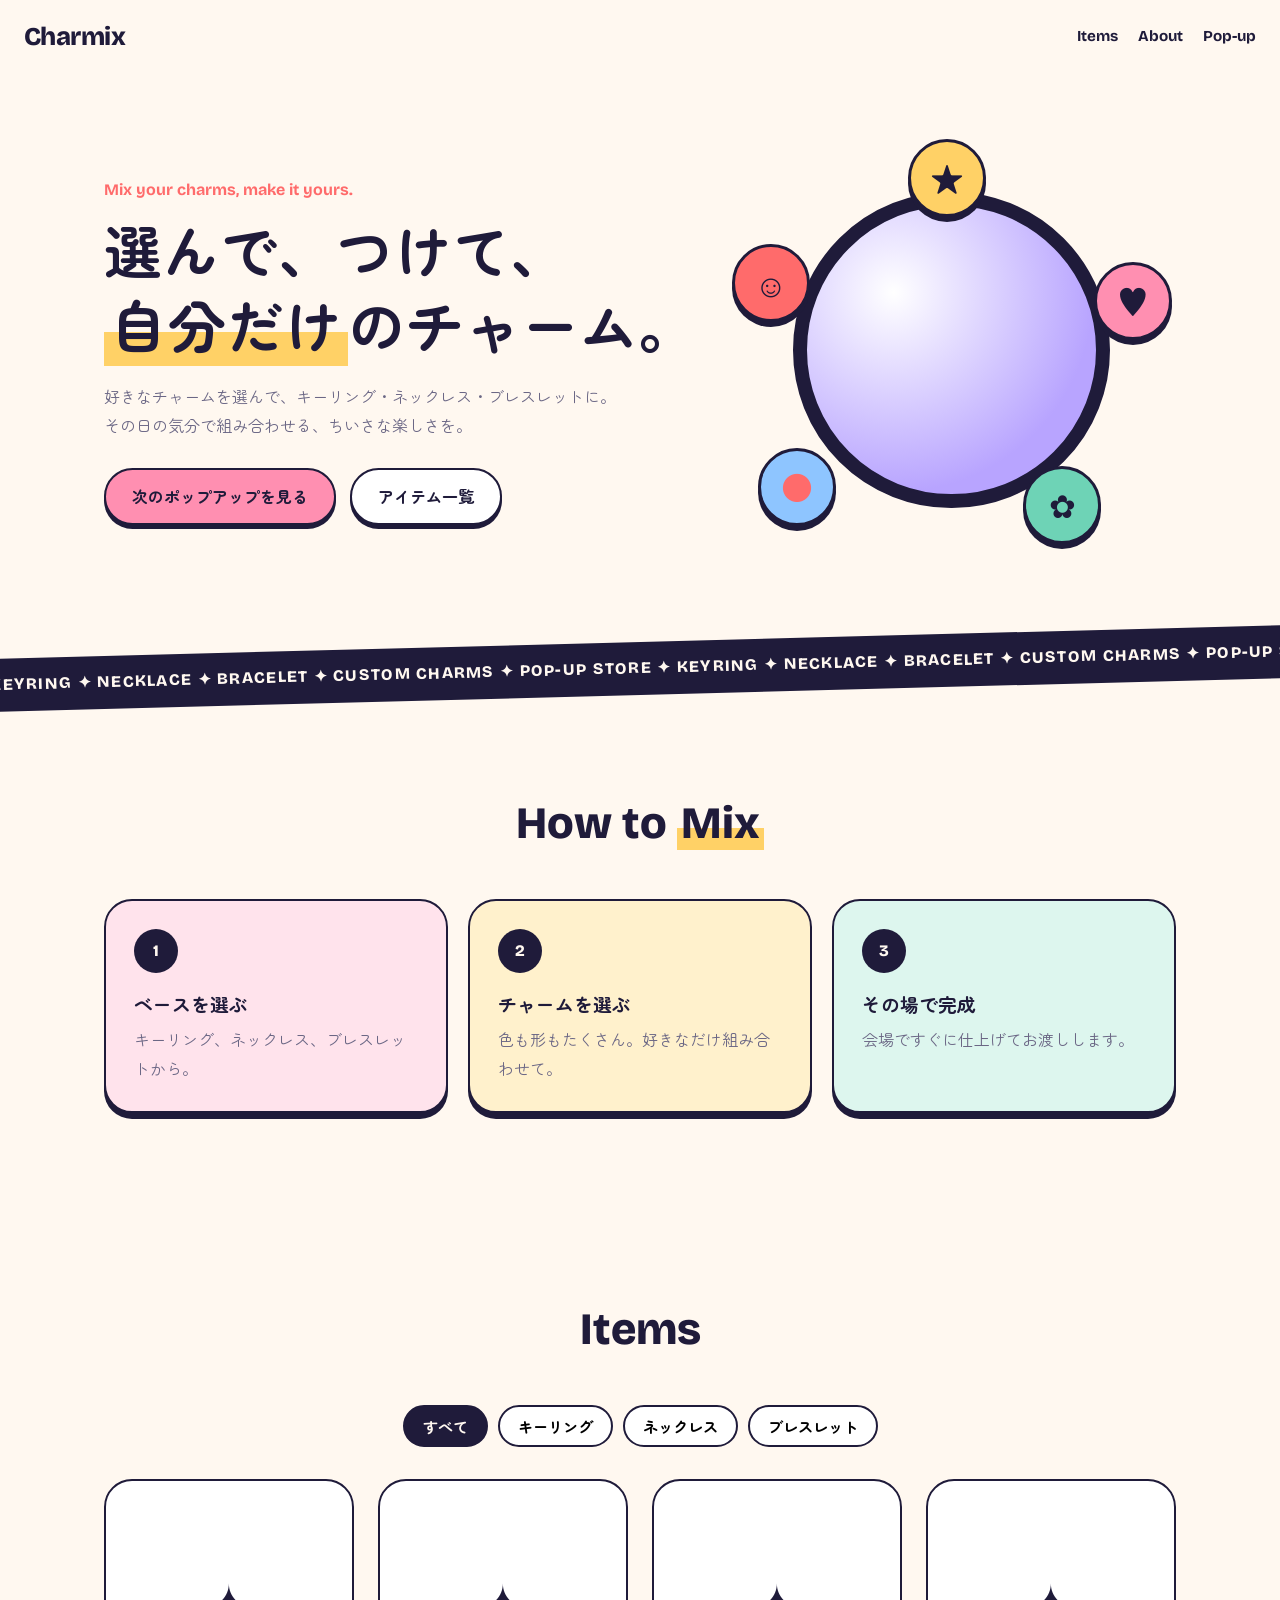
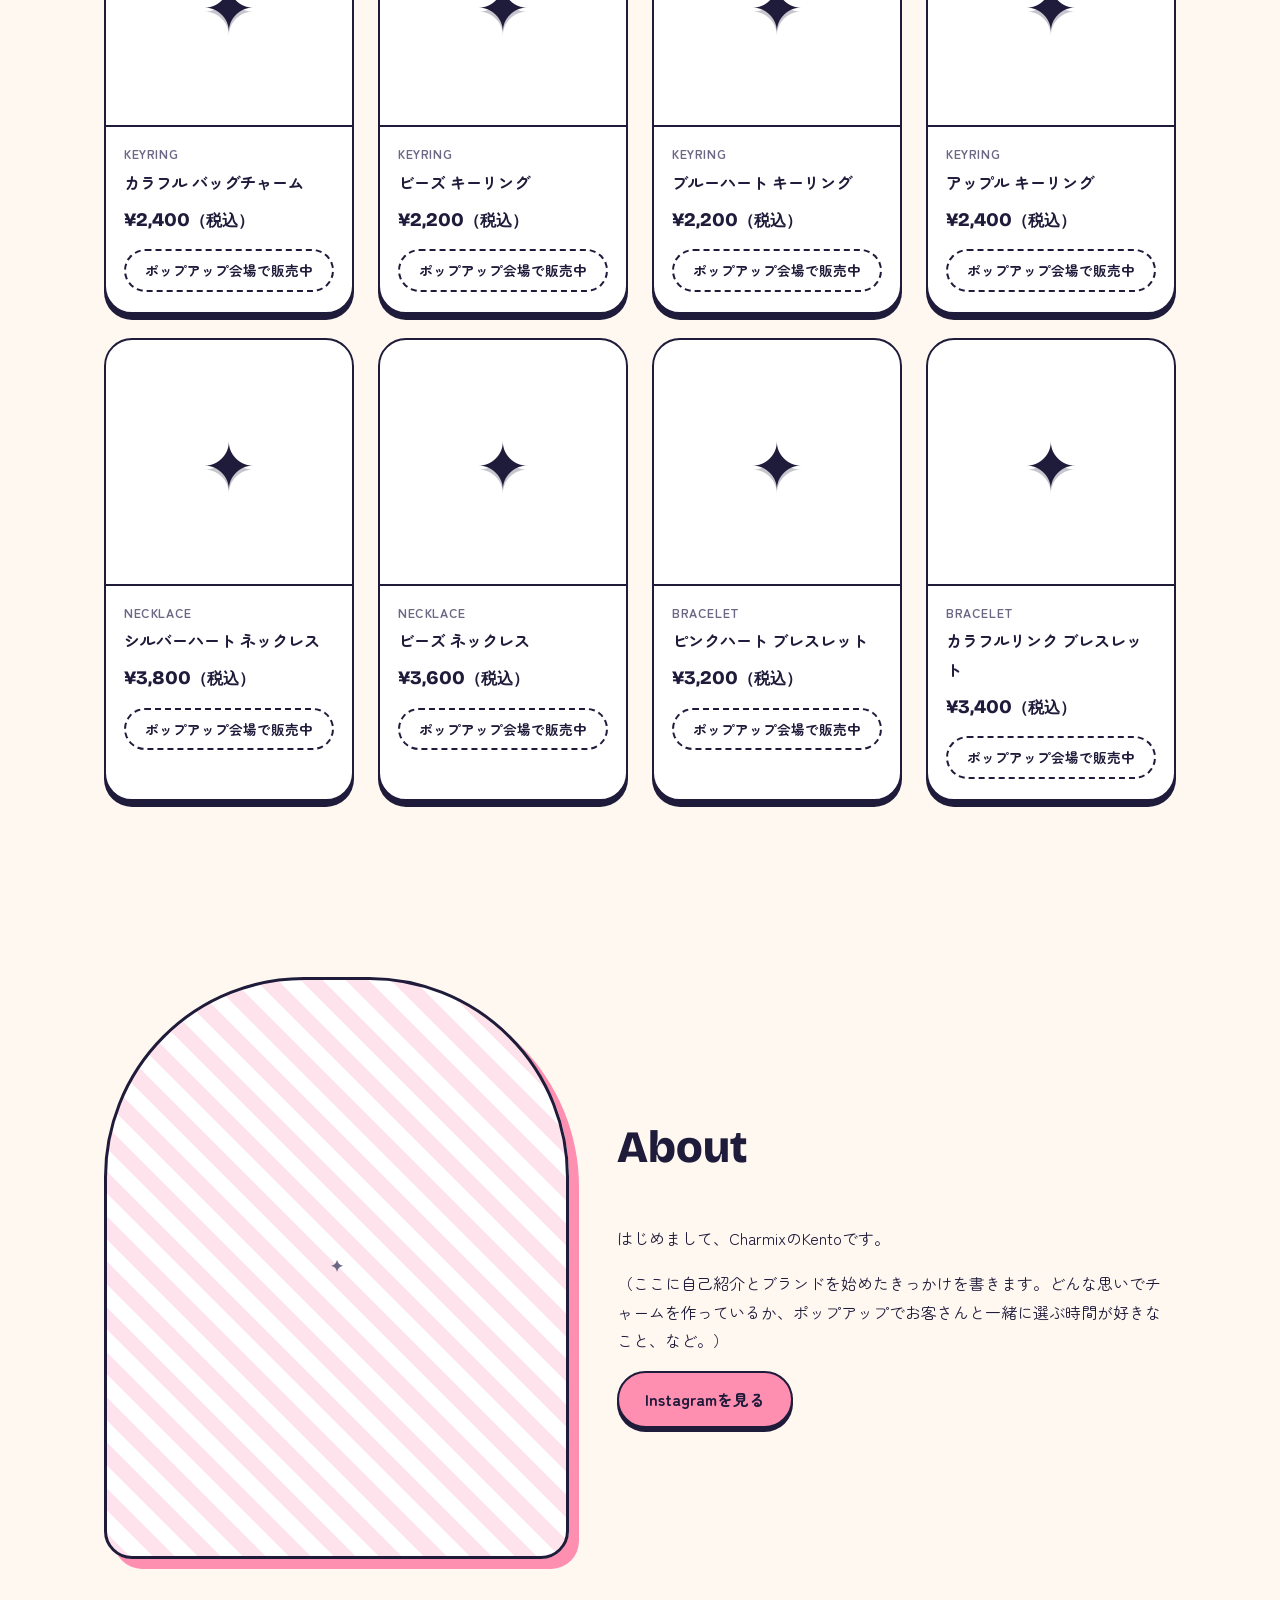
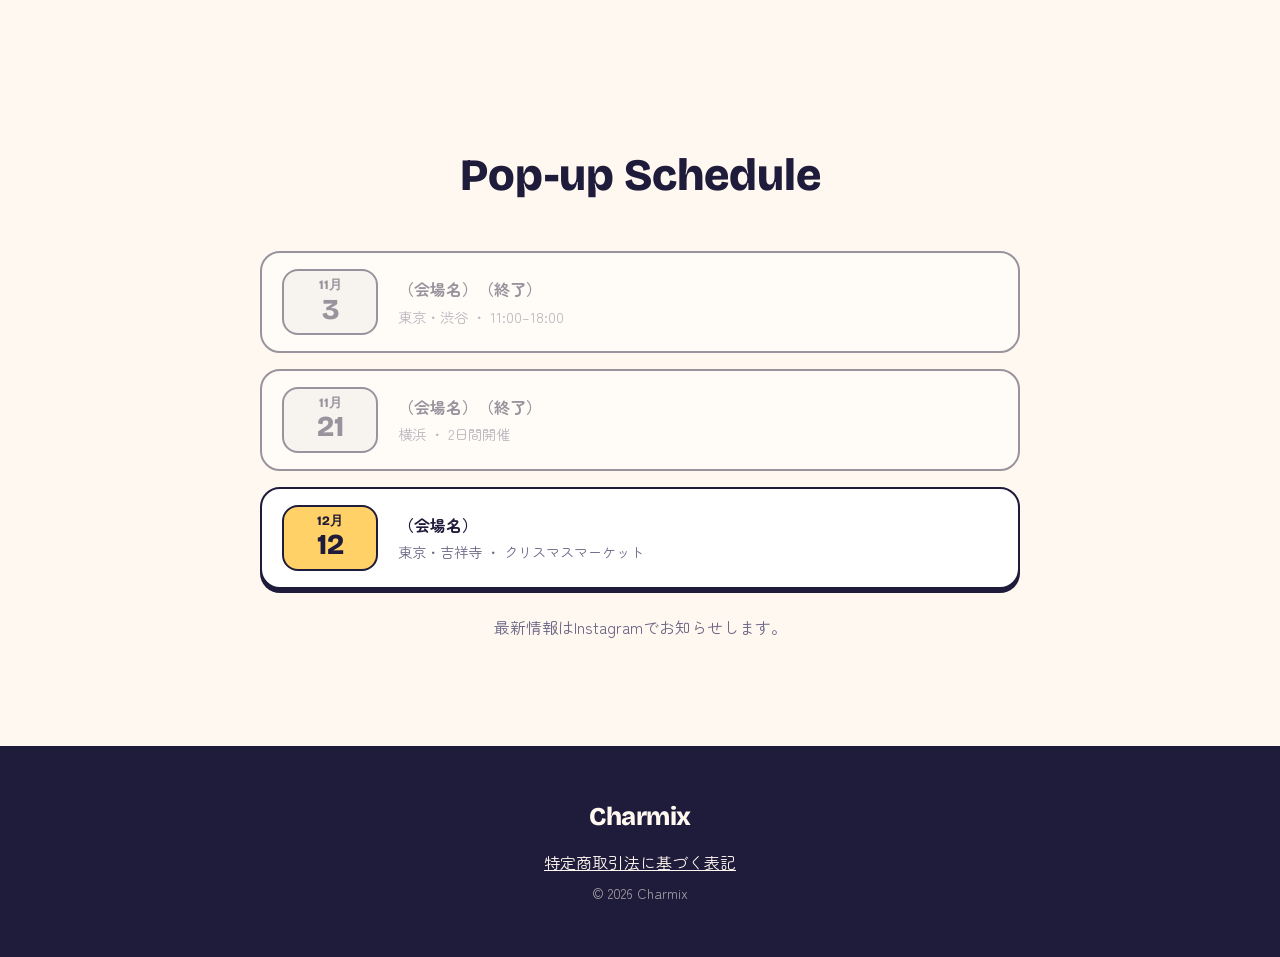
==== index.html @ f1460f89 "Add Charmix site with five design candidates Static site (no build step) for the Charmix brand: top " ====
<!doctype html>
<html lang="ja">
<head>
  <meta charset="utf-8">
  <meta name="viewport" content="width=device-width, initial-scale=1">
  <title>Charmix | 選んで、つけて、自分だけのチャーム</title>
  <meta name="description" content="Charmixは、好きなチャームを選んで自由にカスタマイズできるキーリング・ネックレス・ブレスレットのブランドです。全国のイベントでポップアップ出店中。">
  <meta property="og:title" content="Charmix">
  <meta property="og:description" content="選んで、つけて、自分だけのチャーム。">
  <link rel="icon" href="favicon.svg" type="image/svg+xml">
  <link rel="preconnect" href="https://fonts.googleapis.com">
  <link rel="preconnect" href="https://fonts.gstatic.com" crossorigin>
  <link href="https://fonts.googleapis.com/css2?family=Bricolage+Grotesque:wght@500;700;800&family=Zen+Maru+Gothic:wght@500;700&display=swap" rel="stylesheet">
  <link rel="stylesheet" href="styles.css">
</head>
<body>
  <header class="nav">
    <a href="#" class="logo">Charmix</a>
    <nav>
      <a href="#products">Items</a>
      <a href="#about">About</a>
      <a href="#events">Pop-up</a>
    </nav>
  </header>

  <section class="hero">
    <div class="hero-text">
      <p class="eyebrow">Mix your charms, make it yours.</p>
      <h1>選んで、つけて、<br><span class="nw"><span class="hl">自分だけ</span>のチャーム。</span></h1>
      <p class="lead">好きなチャームを選んで、キーリング・ネックレス・ブレスレットに。<br>その日の気分で組み合わせる、ちいさな楽しさを。</p>
      <div class="hero-cta">
        <a href="#events" class="btn btn-primary">次のポップアップを見る</a>
        <a href="#products" class="btn btn-ghost">アイテム一覧</a>
      </div>
    </div>
    <div class="hero-art" aria-hidden="true">
      <div class="ring"></div>
      <span class="charm c1">★</span>
      <span class="charm c2">♥</span>
      <span class="charm c3">✿</span>
      <span class="charm c4">●</span>
      <span class="charm c5">☺</span>
    </div>
  </section>

  <div class="marquee" aria-hidden="true">
    <div class="marquee-track">
      <span>KEYRING ✦ NECKLACE ✦ BRACELET ✦ CUSTOM CHARMS ✦ POP-UP STORE ✦ </span>
      <span>KEYRING ✦ NECKLACE ✦ BRACELET ✦ CUSTOM CHARMS ✦ POP-UP STORE ✦ </span>
    </div>
  </div>

  <section id="how" class="section how">
    <h2 class="section-title">How to <span class="hl">Mix</span></h2>
    <ol class="steps">
      <li><span class="step-no">1</span><h3>ベースを選ぶ</h3><p>キーリング、ネックレス、ブレスレットから。</p></li>
      <li><span class="step-no">2</span><h3>チャームを選ぶ</h3><p>色も形もたくさん。好きなだけ組み合わせて。</p></li>
      <li><span class="step-no">3</span><h3>その場で完成</h3><p>会場ですぐに仕上げてお渡しします。</p></li>
    </ol>
  </section>

  <section id="products" class="section">
    <h2 class="section-title">Items</h2>
    <div class="filters" role="tablist">
      <button class="chip active" data-filter="all">すべて</button>
      <button class="chip" data-filter="keyring">キーリング</button>
      <button class="chip" data-filter="necklace">ネックレス</button>
      <button class="chip" data-filter="bracelet">ブレスレット</button>
    </div>
    <div id="product-grid" class="grid"></div>
  </section>

  <section id="about" class="section about">
    <div class="about-photo" id="owner-photo"><span>Photo</span></div>
    <div class="about-text">
      <h2 class="section-title left">About</h2>
      <p>はじめまして、Charmixの<span id="owner-name">オーナー</span>です。</p>
      <p>（ここに自己紹介とブランドを始めたきっかけを書きます。どんな思いでチャームを作っているか、ポップアップでお客さんと一緒に選ぶ時間が好きなこと、など。）</p>
      <a id="ig-link" class="btn btn-primary" href="#" target="_blank" rel="noopener">Instagramを見る</a>
    </div>
  </section>

  <section id="events" class="section events">
    <h2 class="section-title">Pop-up Schedule</h2>
    <ul id="event-list" class="event-list"></ul>
    <p class="note">最新情報はInstagramでお知らせします。</p>
  </section>

  <footer class="footer">
    <p class="logo">Charmix</p>
    <p><a href="tokushoho.html">特定商取引法に基づく表記</a></p>
    <p class="copy">© <span id="year"></span> Charmix</p>
  </footer>

  <script src="data.js"></script>
  <script src="main.js"></script>
</body>
</html>
---- styles.css ----
:root {
  --cream: #FFF8F0;
  --ink: #1F1B3A;
  --muted: #6B6785;
  --pink: #FF8FB1;
  --coral: #FF6B6B;
  --yellow: #FFD166;
  --mint: #6ED3B6;
  --lilac: #B8A4FF;
  --sky: #8EC5FF;
  --card: #FFFFFF;
  --radius: 28px;
  --shadow: 0 6px 0 var(--ink);
}

* { box-sizing: border-box; }
html { scroll-behavior: smooth; overflow-x: clip; }
body {
  margin: 0;
  background: var(--cream);
  color: var(--ink);
  font-family: "Zen Maru Gothic", sans-serif;
  line-height: 1.8;
  overflow-x: hidden;
}
a { color: inherit; }
img { max-width: 100%; display: block; }

.logo {
  font-family: "Bricolage Grotesque", sans-serif;
  font-weight: 800;
  font-size: 1.6rem;
  letter-spacing: -0.02em;
  text-decoration: none;
}
.nw { white-space: nowrap; }
.hl {
  background: linear-gradient(transparent 60%, var(--yellow) 60%);
  padding: 0 .1em;
}

/* nav */
.nav {
  position: sticky; top: 0; z-index: 10;
  display: flex; justify-content: space-between; align-items: center;
  padding: 14px 24px;
  background: rgba(255, 248, 240, .85);
  backdrop-filter: blur(8px);
}
.nav nav { display: flex; gap: 20px; }
.nav nav a {
  font-family: "Bricolage Grotesque", sans-serif; font-weight: 700;
  text-decoration: none; font-size: .95rem;
}
.nav nav a:hover { color: var(--coral); }

/* buttons */
.btn {
  display: inline-block;
  padding: 12px 26px;
  border-radius: 999px;
  border: 2px solid var(--ink);
  font-weight: 700;
  text-decoration: none;
  transition: transform .15s, box-shadow .15s;
  cursor: pointer;
  font-family: inherit;
  font-size: 1rem;
}
.btn-primary { background: var(--pink); box-shadow: 0 4px 0 var(--ink); }
.btn-ghost { background: var(--card); box-shadow: 0 4px 0 var(--ink); }
.btn:hover { transform: translateY(2px); box-shadow: 0 2px 0 var(--ink); }

/* hero */
.hero {
  display: grid; grid-template-columns: 1.1fr 1fr; gap: 32px; align-items: center;
  max-width: 1120px; margin: 0 auto; padding: 56px 24px 72px;
}
.eyebrow {
  font-family: "Bricolage Grotesque", sans-serif; font-weight: 700;
  color: var(--coral); margin: 0 0 8px;
}
.hero h1 { font-size: clamp(2.2rem, 5vw, 3.6rem); line-height: 1.3; margin: 0 0 20px; }
.lead { color: var(--muted); margin: 0 0 28px; }
.hero-cta { display: flex; flex-wrap: wrap; gap: 14px; }

.hero-art { position: relative; aspect-ratio: 1; max-width: 440px; width: 100%; margin: 0 auto; }
.ring {
  position: absolute; inset: 14%;
  border-radius: 50%;
  border: 14px solid var(--ink);
  background: radial-gradient(circle at 30% 30%, #fff 0, var(--lilac) 70%);
}
.charm {
  position: absolute;
  width: 78px; height: 78px;
  display: grid; place-items: center;
  border-radius: 50%;
  border: 3px solid var(--ink);
  box-shadow: 0 5px 0 var(--ink);
  font-size: 2rem;
  animation: bob 3.2s ease-in-out infinite;
}
.c1 { background: var(--yellow); top: 2%; left: 40%; }
.c2 { background: var(--pink); top: 30%; right: 0; animation-delay: .4s; }
.c3 { background: var(--mint); bottom: 6%; right: 16%; animation-delay: .8s; }
.c4 { background: var(--sky); bottom: 10%; left: 6%; animation-delay: 1.2s; color: var(--coral); }
.c5 { background: var(--coral); top: 26%; left: 0; animation-delay: 1.6s; }
@keyframes bob { 50% { transform: translateY(-10px) rotate(-6deg); } }

/* marquee */
.marquee {
  background: var(--ink); color: var(--cream);
  overflow: hidden; white-space: nowrap;
  padding: 12px 0; transform: rotate(-1.5deg); margin: 0 -10px;
  font-family: "Bricolage Grotesque", sans-serif; font-weight: 800; letter-spacing: .08em;
}
.marquee-track { display: inline-block; animation: scroll 22s linear infinite; }
@keyframes scroll { to { transform: translateX(-50%); } }

/* sections */
.section { max-width: 1120px; margin: 0 auto; padding: 88px 24px; }
.section-title {
  font-family: "Bricolage Grotesque", sans-serif; font-weight: 800;
  font-size: clamp(2rem, 4vw, 2.8rem); text-align: center; margin: 0 0 36px;
}
.section-title.left { text-align: left; }

.steps { list-style: none; padding: 0; margin: 0; display: grid; grid-template-columns: repeat(3, 1fr); gap: 20px; }
.steps li {
  background: var(--card); border: 2px solid var(--ink); border-radius: var(--radius);
  padding: 28px; box-shadow: var(--shadow);
}
.steps li:nth-child(1) { background: #FFE3EC; }
.steps li:nth-child(2) { background: #FFF1CC; }
.steps li:nth-child(3) { background: #DDF6EE; }
.step-no {
  display: inline-grid; place-items: center; width: 44px; height: 44px; border-radius: 50%;
  background: var(--ink); color: var(--cream);
  font-family: "Bricolage Grotesque", sans-serif; font-weight: 800;
}
.steps h3 { margin: 14px 0 4px; }
.steps p { margin: 0; color: var(--muted); }

/* products */
.filters { display: flex; flex-wrap: wrap; gap: 10px; justify-content: center; margin-bottom: 32px; }
.chip {
  border: 2px solid var(--ink); background: var(--card); border-radius: 999px;
  padding: 8px 18px; font-family: inherit; font-weight: 700; cursor: pointer; font-size: .95rem;
}
.chip.active { background: var(--ink); color: var(--cream); }
.grid { display: grid; grid-template-columns: repeat(auto-fill, minmax(220px, 1fr)); gap: 24px; }
.card {
  background: var(--card); border: 2px solid var(--ink); border-radius: var(--radius);
  overflow: hidden; box-shadow: var(--shadow); transition: transform .2s;
}
.card:hover { transform: translateY(-4px) rotate(-.5deg); }
.card-img { aspect-ratio: 1; display: grid; place-items: center; border-bottom: 2px solid var(--ink); }
.card-img img { width: 100%; height: 100%; object-fit: cover; }
.card-img .ph { font-size: 4rem; filter: drop-shadow(0 4px 0 rgba(31,27,58,.25)); }
.card-body { padding: 16px 18px 20px; }
.card-cat { font-size: .78rem; font-weight: 700; color: var(--muted); letter-spacing: .05em; }
.card-name { font-weight: 700; margin: 2px 0 6px; }
.card-price { font-family: "Bricolage Grotesque", sans-serif; font-weight: 800; font-size: 1.2rem; }
.card .btn { margin-top: 12px; width: 100%; text-align: center; padding: 9px; font-size: .9rem; }
.badge {
  display: block; margin-top: 12px; text-align: center; font-size: .85rem; font-weight: 700;
  border: 2px dashed var(--ink); border-radius: 999px; padding: 7px;
}

/* about */
.about { display: grid; grid-template-columns: 1fr 1.2fr; gap: 48px; align-items: center; }
.about-photo {
  aspect-ratio: 4/5; border-radius: 200px 200px var(--radius) var(--radius);
  border: 3px solid var(--ink); box-shadow: 10px 10px 0 var(--pink);
  background: repeating-linear-gradient(45deg, #FFE3EC 0 16px, #fff 16px 32px);
  display: grid; place-items: center; overflow: hidden;
  font-family: "Bricolage Grotesque", sans-serif; font-weight: 800; color: var(--muted);
}
.about-photo img { width: 100%; height: 100%; object-fit: cover; }

/* events */
.event-list { list-style: none; padding: 0; margin: 0 auto; max-width: 760px; display: grid; gap: 16px; }
.event {
  display: grid; grid-template-columns: 96px 1fr; gap: 20px; align-items: center;
  background: var(--card); border: 2px solid var(--ink); border-radius: 20px; padding: 16px 20px;
  box-shadow: 0 4px 0 var(--ink);
}
.event-date {
  text-align: center; background: var(--yellow); border: 2px solid var(--ink); border-radius: 16px;
  padding: 6px 0; font-family: "Bricolage Grotesque", sans-serif; font-weight: 800; line-height: 1.2;
}
.event-date .m { font-size: .8rem; display: block; }
.event-date .d { font-size: 1.8rem; }
.event-place { font-weight: 700; }
.event-meta { color: var(--muted); font-size: .9rem; }
.event.past { opacity: .45; box-shadow: none; }
.event.past .event-date { background: #eee; }
.note { text-align: center; color: var(--muted); margin-top: 24px; }

/* footer */
.footer { background: var(--ink); color: var(--cream); text-align: center; padding: 48px 24px; }
.footer .logo { margin: 0 0 8px; }
.footer p { margin: 4px 0; }
.copy { opacity: .6; font-size: .85rem; }

/* legal page */
.legal { max-width: 760px; margin: 0 auto; padding: 56px 24px 88px; }
.legal table { width: 100%; border-collapse: collapse; background: var(--card); border: 2px solid var(--ink); border-radius: 16px; overflow: hidden; }
.legal th, .legal td { text-align: left; padding: 14px 16px; border-bottom: 1px solid #e8e2d8; vertical-align: top; }
.legal th { width: 34%; background: #FFF1CC; }

@media (max-width: 760px) {
  .hero, .about { grid-template-columns: 1fr; }
  .hero { padding-top: 32px; }
  .hero-art { max-width: 320px; }
  .charm { width: 60px; height: 60px; font-size: 1.5rem; }
  .steps { grid-template-columns: 1fr; }
  .grid { grid-template-columns: repeat(2, 1fr); gap: 14px; }
  .nav nav { gap: 14px; }
  .section { padding: 64px 16px; }
  .legal th { width: 38%; }
}
@media (prefers-reduced-motion: reduce) {
  .charm, .marquee-track { animation: none; }
}
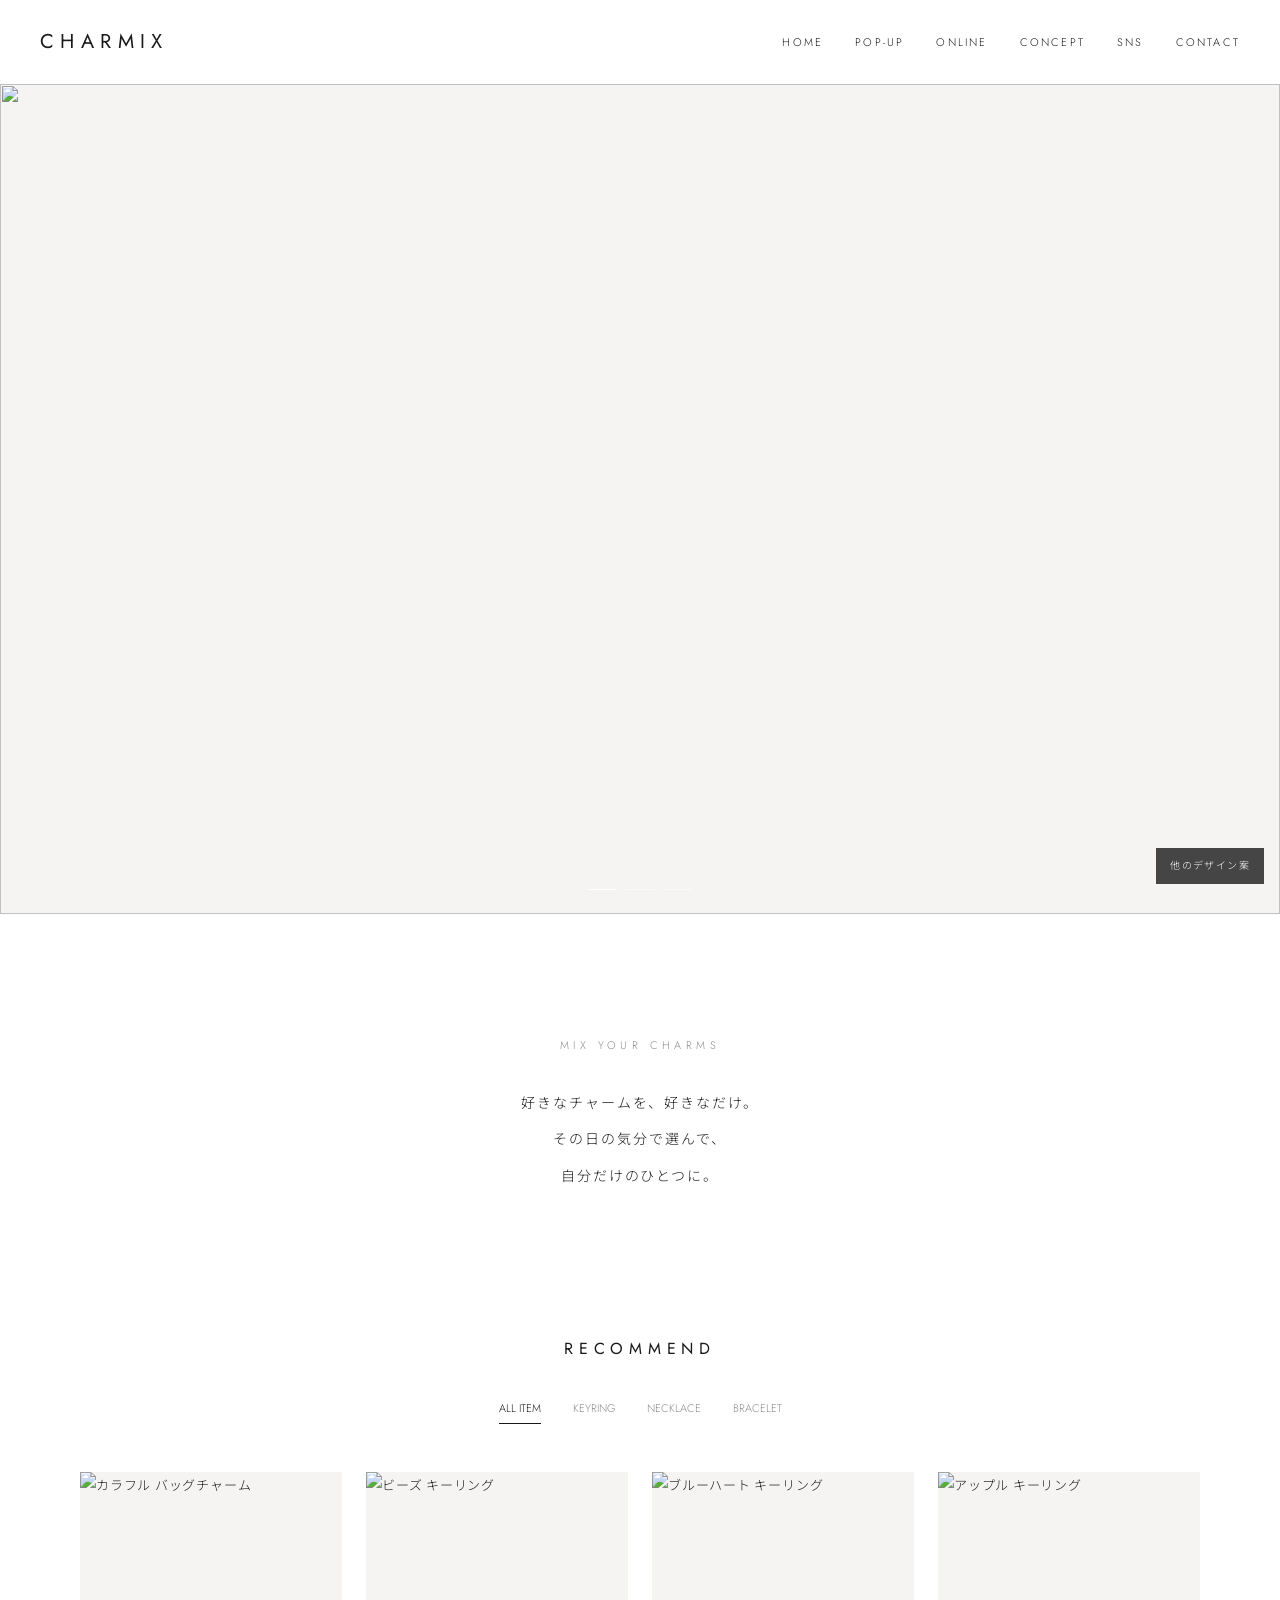
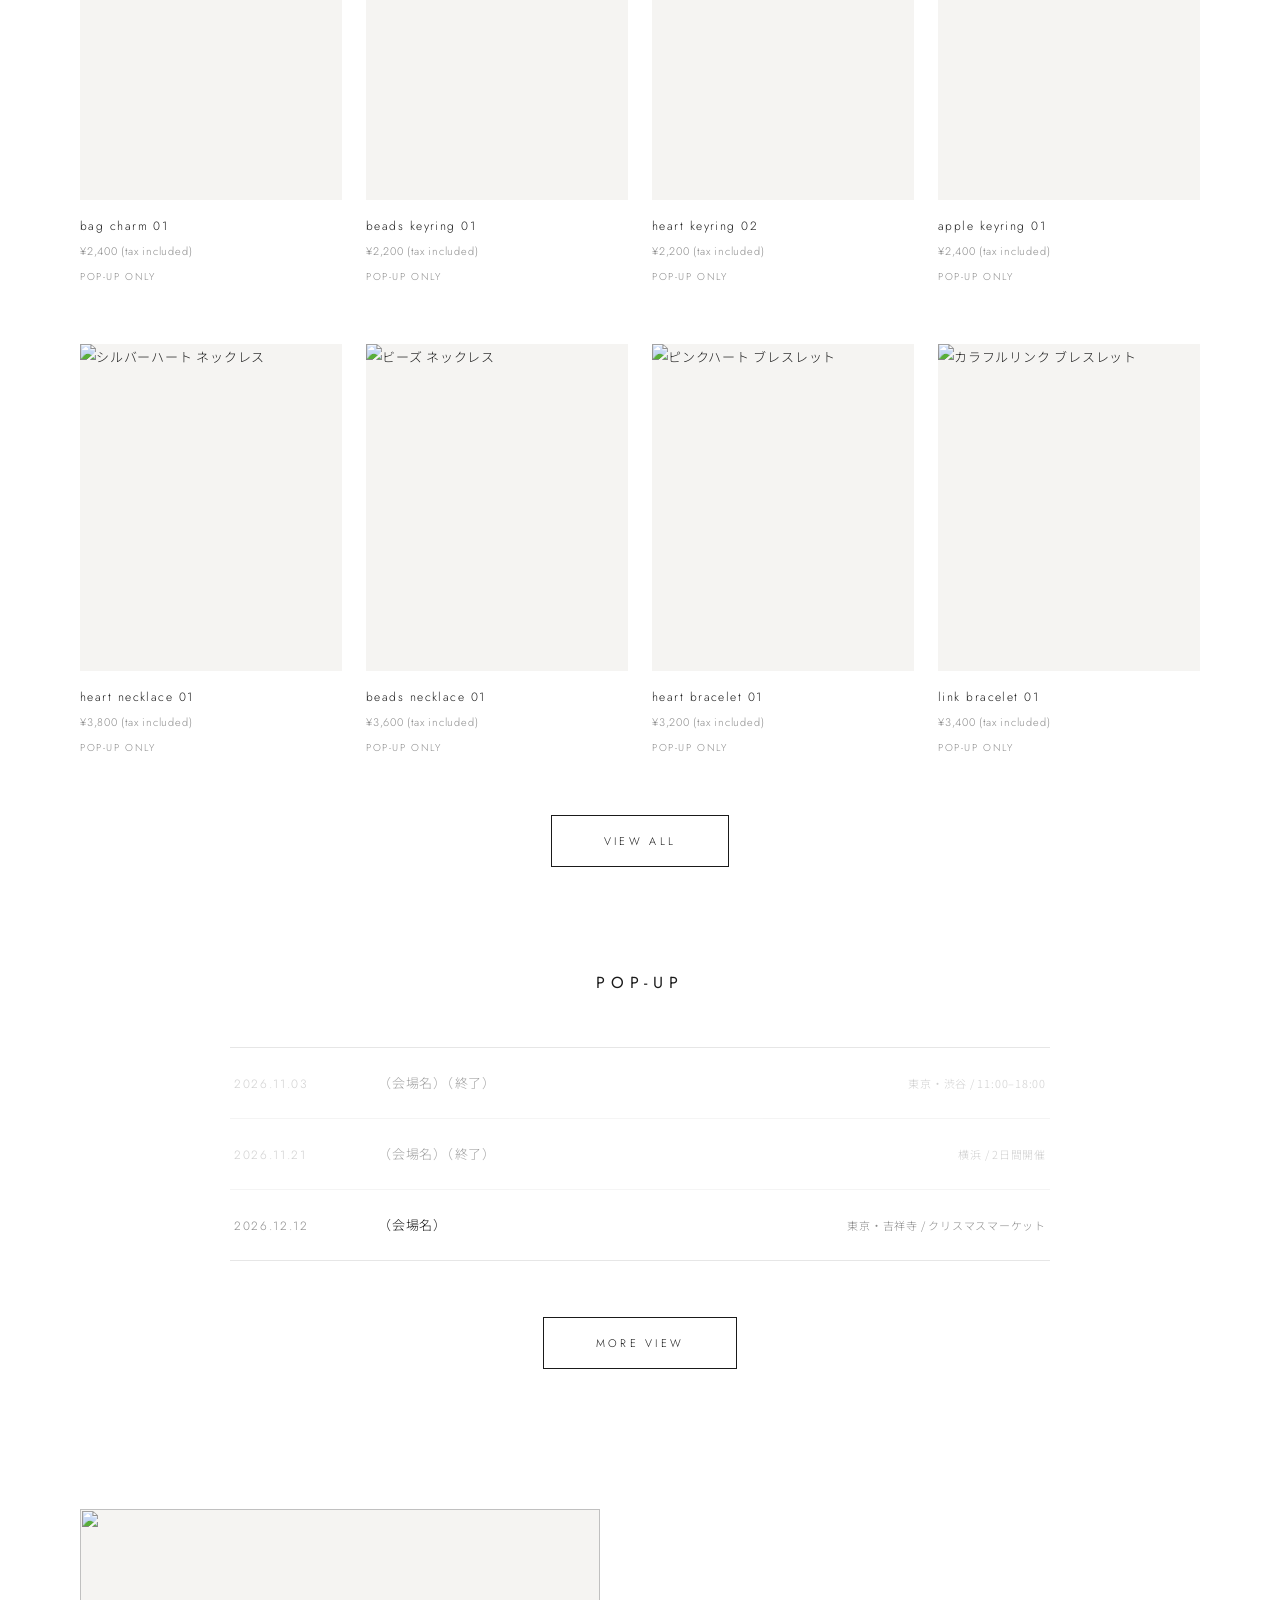
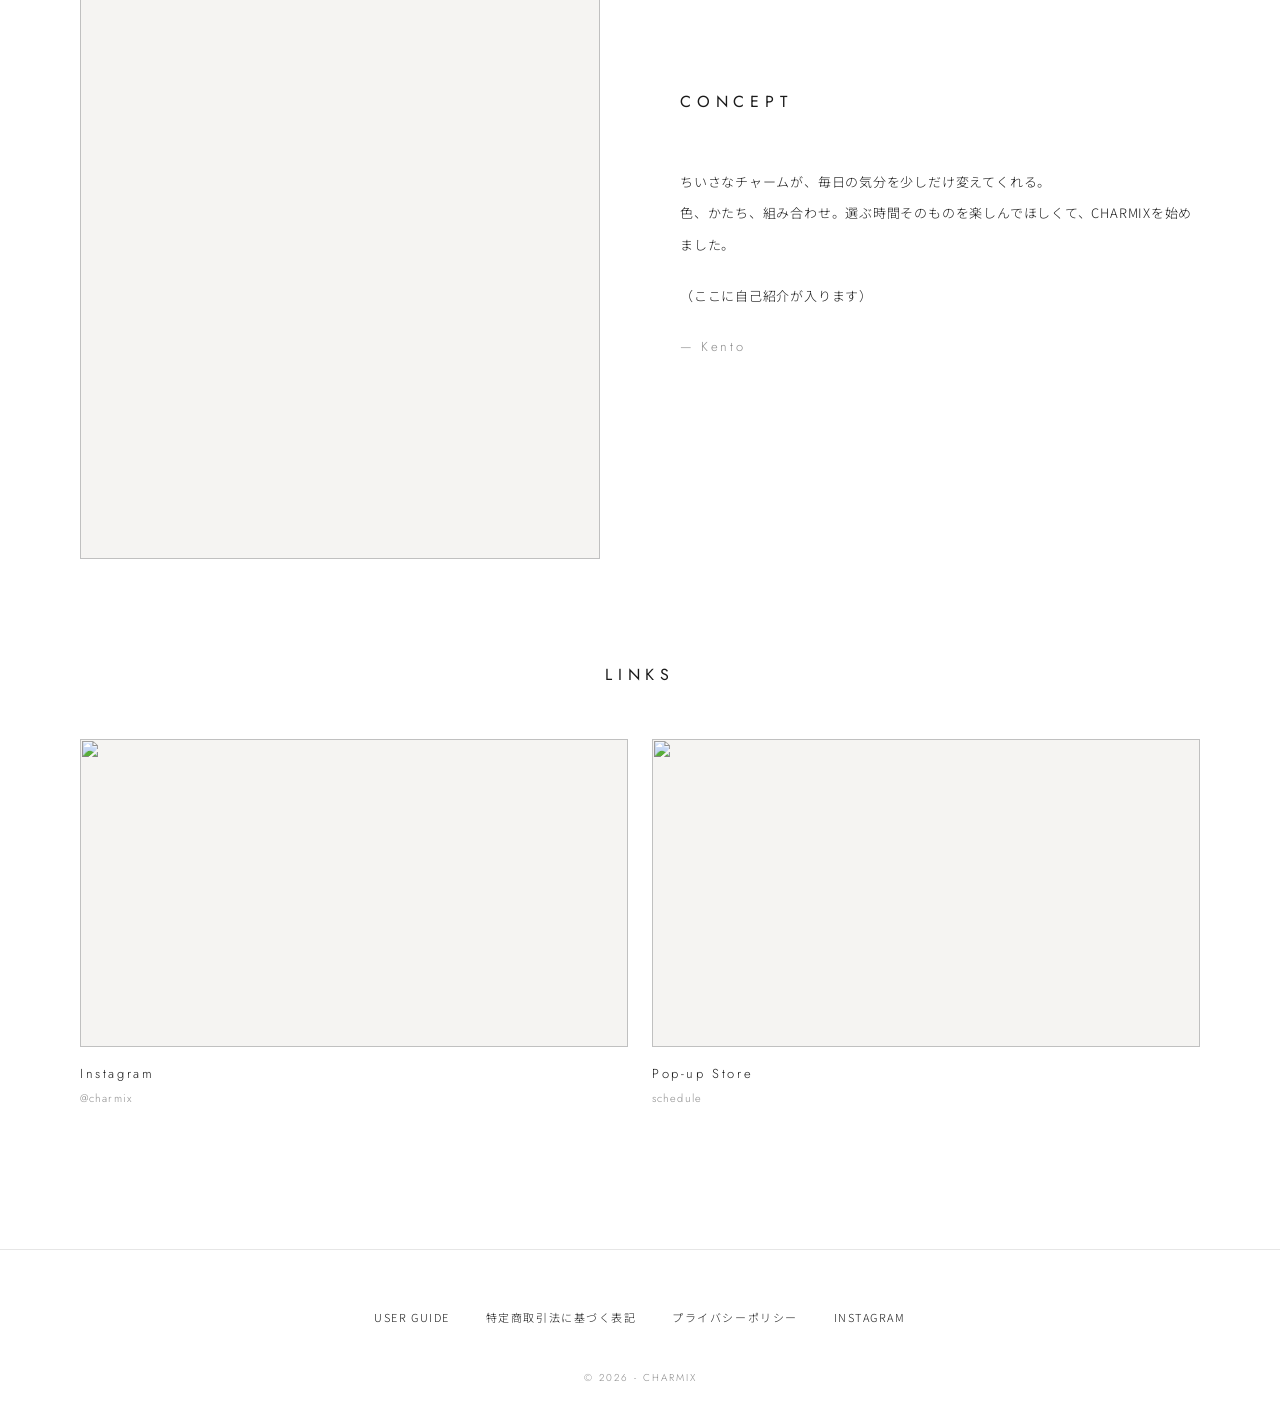
==== commit 66c8a355: "Rebuild top page in a minimal style White, black and whitespace layout inspired by loro.tokyo: small" ====
--- a/index.html
+++ b/index.html
@@ -3,96 +3,98 @@
 <head>
   <meta charset="utf-8">
   <meta name="viewport" content="width=device-width, initial-scale=1">
-  <title>Charmix | 選んで、つけて、自分だけのチャーム</title>
-  <meta name="description" content="Charmixは、好きなチャームを選んで自由にカスタマイズできるキーリング・ネックレス・ブレスレットのブランドです。全国のイベントでポップアップ出店中。">
-  <meta property="og:title" content="Charmix">
-  <meta property="og:description" content="選んで、つけて、自分だけのチャーム。">
+  <title>CHARMIX</title>
+  <meta name="description" content="好きなチャームを選んで、自分だけのひとつに。キーリング・ネックレス・ブレスレットのカスタマイズブランド CHARMIX。">
+  <meta name="robots" content="noindex">
   <link rel="icon" href="favicon.svg" type="image/svg+xml">
   <link rel="preconnect" href="https://fonts.googleapis.com">
   <link rel="preconnect" href="https://fonts.gstatic.com" crossorigin>
-  <link href="https://fonts.googleapis.com/css2?family=Bricolage+Grotesque:wght@500;700;800&family=Zen+Maru+Gothic:wght@500;700&display=swap" rel="stylesheet">
-  <link rel="stylesheet" href="styles.css">
+  <link href="https://fonts.googleapis.com/css2?family=Jost:wght@300;400;500&family=Noto+Sans+JP:wght@300;400&display=swap" rel="stylesheet">
+  <link rel="stylesheet" href="assets/site.css">
 </head>
 <body>
-  <header class="nav">
-    <a href="#" class="logo">Charmix</a>
-    <nav>
-      <a href="#products">Items</a>
-      <a href="#about">About</a>
-      <a href="#events">Pop-up</a>
+  <header class="header">
+    <a href="#" class="logo">CHARMIX</a>
+    <button class="menu-toggle" aria-label="Menu" aria-expanded="false"><span></span><span></span></button>
+    <nav class="nav">
+      <a href="#">HOME</a>
+      <a href="#popup">POP-UP</a>
+      <a href="#online">ONLINE</a>
+      <a href="#concept">CONCEPT</a>
+      <a href="#links">SNS</a>
+      <a href="mailto:hello@example.com">CONTACT</a>
     </nav>
   </header>
 
-  <section class="hero">
-    <div class="hero-text">
-      <p class="eyebrow">Mix your charms, make it yours.</p>
-      <h1>選んで、つけて、<br><span class="nw"><span class="hl">自分だけ</span>のチャーム。</span></h1>
-      <p class="lead">好きなチャームを選んで、キーリング・ネックレス・ブレスレットに。<br>その日の気分で組み合わせる、ちいさな楽しさを。</p>
-      <div class="hero-cta">
-        <a href="#events" class="btn btn-primary">次のポップアップを見る</a>
-        <a href="#products" class="btn btn-ghost">アイテム一覧</a>
-      </div>
+  <section class="hero" aria-label="CHARMIX">
+    <div class="slides">
+      <img class="slide is-active" src="https://images.unsplash.com/photo-1631050164355-822f8ab7dcb9?w=2400&q=80&auto=format&fit=crop" alt="">
+      <img class="slide" src="https://images.unsplash.com/photo-1631050165122-626a1377fbce?w=2400&q=80&auto=format&fit=crop" alt="">
+      <img class="slide" src="https://images.unsplash.com/photo-1778278553445-9cb87c89c60f?w=2400&q=80&auto=format&fit=crop" alt="">
     </div>
-    <div class="hero-art" aria-hidden="true">
-      <div class="ring"></div>
-      <span class="charm c1">★</span>
-      <span class="charm c2">♥</span>
-      <span class="charm c3">✿</span>
-      <span class="charm c4">●</span>
-      <span class="charm c5">☺</span>
+    <div class="dots"><button class="is-active" aria-label="1"></button><button aria-label="2"></button><button aria-label="3"></button></div>
+  </section>
+
+  <section class="intro">
+    <p class="eyebrow">MIX YOUR CHARMS</p>
+    <p class="intro-text">好きなチャームを、好きなだけ。<br>その日の気分で選んで、<br>自分だけのひとつに。</p>
+  </section>
+
+  <section class="block" id="online">
+    <h2 class="title">RECOMMEND</h2>
+    <div class="cats">
+      <button class="is-active" data-cat="">ALL ITEM</button>
+      <button data-cat="keyring">KEYRING</button>
+      <button data-cat="necklace">NECKLACE</button>
+      <button data-cat="bracelet">BRACELET</button>
+    </div>
+    <div class="grid" id="grid"></div>
+    <p class="more"><a href="#online">VIEW ALL</a></p>
+  </section>
+
+  <section class="block" id="popup">
+    <h2 class="title">POP-UP</h2>
+    <ul class="news" id="news"></ul>
+    <p class="more"><a id="ig-more" href="#" target="_blank" rel="noopener">MORE VIEW</a></p>
+  </section>
+
+  <section class="concept" id="concept">
+    <div class="concept-img" id="owner-photo"></div>
+    <div class="concept-text">
+      <h2 class="title left">CONCEPT</h2>
+      <p>ちいさなチャームが、毎日の気分を少しだけ変えてくれる。<br>色、かたち、組み合わせ。選ぶ時間そのものを楽しんでほしくて、CHARMIXを始めました。</p>
+      <p>（ここに自己紹介が入ります）</p>
+      <p class="sign"><span id="owner-name"></span></p>
     </div>
   </section>
 
-  <div class="marquee" aria-hidden="true">
-    <div class="marquee-track">
-      <span>KEYRING ✦ NECKLACE ✦ BRACELET ✦ CUSTOM CHARMS ✦ POP-UP STORE ✦ </span>
-      <span>KEYRING ✦ NECKLACE ✦ BRACELET ✦ CUSTOM CHARMS ✦ POP-UP STORE ✦ </span>
-    </div>
-  </div>
-
-  <section id="how" class="section how">
-    <h2 class="section-title">How to <span class="hl">Mix</span></h2>
-    <ol class="steps">
-      <li><span class="step-no">1</span><h3>ベースを選ぶ</h3><p>キーリング、ネックレス、ブレスレットから。</p></li>
-      <li><span class="step-no">2</span><h3>チャームを選ぶ</h3><p>色も形もたくさん。好きなだけ組み合わせて。</p></li>
-      <li><span class="step-no">3</span><h3>その場で完成</h3><p>会場ですぐに仕上げてお渡しします。</p></li>
-    </ol>
-  </section>
-
-  <section id="products" class="section">
-    <h2 class="section-title">Items</h2>
-    <div class="filters" role="tablist">
-      <button class="chip active" data-filter="all">すべて</button>
-      <button class="chip" data-filter="keyring">キーリング</button>
-      <button class="chip" data-filter="necklace">ネックレス</button>
-      <button class="chip" data-filter="bracelet">ブレスレット</button>
-    </div>
-    <div id="product-grid" class="grid"></div>
-  </section>
-
-  <section id="about" class="section about">
-    <div class="about-photo" id="owner-photo"><span>Photo</span></div>
-    <div class="about-text">
-      <h2 class="section-title left">About</h2>
-      <p>はじめまして、Charmixの<span id="owner-name">オーナー</span>です。</p>
-      <p>（ここに自己紹介とブランドを始めたきっかけを書きます。どんな思いでチャームを作っているか、ポップアップでお客さんと一緒に選ぶ時間が好きなこと、など。）</p>
-      <a id="ig-link" class="btn btn-primary" href="#" target="_blank" rel="noopener">Instagramを見る</a>
+  <section class="block" id="links">
+    <h2 class="title">LINKS</h2>
+    <div class="links">
+      <a class="link-card" id="ig-link" href="#" target="_blank" rel="noopener">
+        <div class="link-img"><img src="https://images.unsplash.com/photo-1759493946930-150aee20977c?w=1200&q=80&auto=format&fit=crop" alt="" loading="lazy"></div>
+        <p class="link-name">Instagram</p><p class="link-sub">@charmix</p>
+      </a>
+      <a class="link-card" href="#popup">
+        <div class="link-img"><img src="https://images.unsplash.com/photo-1760144597396-4f902f5026a8?w=1200&q=80&auto=format&fit=crop" alt="" loading="lazy"></div>
+        <p class="link-name">Pop-up Store</p><p class="link-sub">schedule</p>
+      </a>
     </div>
   </section>
 
-  <section id="events" class="section events">
-    <h2 class="section-title">Pop-up Schedule</h2>
-    <ul id="event-list" class="event-list"></ul>
-    <p class="note">最新情報はInstagramでお知らせします。</p>
-  </section>
-
   <footer class="footer">
-    <p class="logo">Charmix</p>
-    <p><a href="tokushoho.html">特定商取引法に基づく表記</a></p>
-    <p class="copy">© <span id="year"></span> Charmix</p>
+    <nav class="foot-nav">
+      <a href="#">USER GUIDE</a>
+      <a href="tokushoho.html">特定商取引法に基づく表記</a>
+      <a href="#">プライバシーポリシー</a>
+      <a href="#links">INSTAGRAM</a>
+    </nav>
+    <p class="copy">© <span id="year"></span> - CHARMIX</p>
   </footer>
 
+  <a class="design-tag" href="designs/">他のデザイン案</a>
+
   <script src="data.js"></script>
-  <script src="main.js"></script>
+  <script src="assets/site.js"></script>
 </body>
 </html>
--- a/assets/site.css
+++ b/assets/site.css
@@ -0,0 +1,113 @@
+/* CHARMIX — minimal (loro.tokyo を参考にした、白・黒・余白のデザイン) */
+:root {
+  --bg: #FFFFFF;
+  --ink: #1A1A1A;
+  --muted: #8A8A8A;
+  --line: #E6E6E6;
+  --soft: #F5F4F2;
+  --en: "Jost", "Noto Sans JP", sans-serif;
+  --ja: "Noto Sans JP", "Jost", sans-serif;
+}
+* { box-sizing: border-box; }
+html { scroll-behavior: smooth; overflow-x: clip; }
+body { margin: 0; background: var(--bg); color: var(--ink); font-family: var(--ja); font-weight: 300; font-size: 13px; line-height: 2; letter-spacing: .06em; -webkit-font-smoothing: antialiased; }
+a { color: inherit; text-decoration: none; }
+img { display: block; max-width: 100%; }
+button { font: inherit; color: inherit; background: none; border: 0; padding: 0; cursor: pointer; }
+
+/* header */
+.header { position: sticky; top: 0; z-index: 20; display: flex; justify-content: space-between; align-items: center; padding: 22px 40px; background: rgba(255,255,255,.96); }
+.logo { font-family: var(--en); font-weight: 400; font-size: 20px; letter-spacing: .32em; }
+.nav { display: flex; gap: 32px; font-family: var(--en); font-size: 11px; letter-spacing: .2em; }
+.nav a { position: relative; }
+.nav a::after { content: ""; position: absolute; left: 0; right: 0; bottom: -4px; height: 1px; background: var(--ink); transform: scaleX(0); transition: transform .3s; }
+.nav a:hover::after { transform: scaleX(1); }
+.menu-toggle { display: none; width: 28px; height: 14px; position: relative; }
+.menu-toggle span { position: absolute; left: 0; right: 0; height: 1px; background: var(--ink); transition: transform .3s, top .3s; }
+.menu-toggle span:first-child { top: 0; } .menu-toggle span:last-child { top: 13px; }
+.menu-open .menu-toggle span:first-child { top: 7px; transform: rotate(20deg); }
+.menu-open .menu-toggle span:last-child { top: 7px; transform: rotate(-20deg); }
+
+/* hero slideshow */
+.hero { position: relative; height: calc(100vh - 70px); min-height: 440px; max-height: 900px; background: var(--soft); overflow: hidden; }
+.slide { position: absolute; inset: 0; width: 100%; height: 100%; object-fit: cover; opacity: 0; transition: opacity 1.6s ease; }
+.slide.is-active { opacity: 1; }
+.dots { position: absolute; left: 50%; bottom: 24px; transform: translateX(-50%); display: flex; gap: 10px; }
+.dots button { width: 28px; height: 1px; background: rgba(255,255,255,.55); }
+.dots button.is-active { background: #FFF; }
+
+/* intro */
+.intro { text-align: center; padding: 120px 24px 40px; }
+.eyebrow { font-family: var(--en); font-size: 11px; letter-spacing: .4em; color: var(--muted); margin: 0 0 28px; }
+.intro-text { font-size: 14px; line-height: 2.6; letter-spacing: .14em; margin: 0; }
+
+/* sections */
+.block { max-width: 1200px; margin: 0 auto; padding: 100px 40px 0; }
+.title { font-family: var(--en); font-weight: 400; font-size: 16px; letter-spacing: .36em; text-align: center; margin: 0 0 48px; }
+.title.left { text-align: left; }
+.more { text-align: center; margin: 56px 0 0; font-family: var(--en); font-size: 11px; letter-spacing: .3em; }
+.more a { display: inline-block; padding: 14px 52px; border: 1px solid var(--ink); transition: background .3s, color .3s; }
+.more a:hover { background: var(--ink); color: #FFF; }
+
+/* category tabs */
+.cats { display: flex; justify-content: center; flex-wrap: wrap; gap: 8px 32px; margin: -16px 0 48px; font-family: var(--en); font-size: 11px; letter-spacing: .2em; }
+.cats button { color: var(--muted); padding-bottom: 4px; border-bottom: 1px solid transparent; }
+.cats button.is-active { color: var(--ink); border-bottom-color: var(--ink); }
+
+/* product grid */
+.grid { display: grid; grid-template-columns: repeat(4, 1fr); gap: 56px 24px; }
+.item-img { aspect-ratio: 4 / 5; background: var(--soft); overflow: hidden; }
+.item-img img { width: 100%; height: 100%; object-fit: cover; transition: transform 1.2s ease, opacity .4s; }
+.item:hover .item-img img { transform: scale(1.04); opacity: .9; }
+.item-name { font-family: var(--en); font-size: 12px; letter-spacing: .12em; margin: 14px 0 0; }
+.item-price { font-family: var(--en); font-size: 11px; color: var(--muted); margin: 2px 0 0; }
+.item-status { font-family: var(--en); font-size: 10px; letter-spacing: .16em; color: var(--muted); }
+
+/* pop-up list (news style) */
+.news { list-style: none; padding: 0; margin: 0 auto; max-width: 820px; border-top: 1px solid var(--line); }
+.news li { display: grid; grid-template-columns: 120px 1fr auto; gap: 24px; align-items: baseline; padding: 22px 4px; border-bottom: 1px solid var(--line); }
+.news .date { font-family: var(--en); font-size: 12px; letter-spacing: .14em; color: var(--muted); }
+.news .place { font-size: 13px; }
+.news .area { font-size: 11px; color: var(--muted); }
+.news li.past { opacity: .4; }
+
+/* concept */
+.concept { display: grid; grid-template-columns: 1fr 1fr; gap: 80px; align-items: center; max-width: 1200px; margin: 0 auto; padding: 140px 40px 0; }
+.concept-img { aspect-ratio: 4 / 5; background: var(--soft); overflow: hidden; }
+.concept-img img { width: 100%; height: 100%; object-fit: cover; }
+.concept-text p { line-height: 2.4; margin: 0 0 20px; }
+.sign { font-family: var(--en); letter-spacing: .2em; color: var(--muted); }
+
+/* links */
+.links { display: grid; grid-template-columns: 1fr 1fr; gap: 24px; }
+.link-img { aspect-ratio: 16 / 9; background: var(--soft); overflow: hidden; }
+.link-img img { width: 100%; height: 100%; object-fit: cover; transition: transform 1.2s ease; }
+.link-card:hover .link-img img { transform: scale(1.03); }
+.link-name { font-family: var(--en); font-size: 13px; letter-spacing: .2em; margin: 14px 0 0; }
+.link-sub { font-family: var(--en); font-size: 11px; color: var(--muted); margin: 0; letter-spacing: .1em; }
+
+/* footer */
+.footer { margin-top: 140px; padding: 56px 40px 40px; border-top: 1px solid var(--line); text-align: center; }
+.foot-nav { display: flex; justify-content: center; flex-wrap: wrap; gap: 8px 36px; font-size: 11px; letter-spacing: .14em; }
+.foot-nav a:hover { color: var(--muted); }
+.copy { font-family: var(--en); font-size: 10px; letter-spacing: .2em; color: var(--muted); margin: 40px 0 0; }
+
+.design-tag { position: fixed; right: 16px; bottom: 16px; z-index: 30; font-family: var(--en); font-size: 10px; letter-spacing: .14em; padding: 8px 14px; background: rgba(26,26,26,.8); color: #FFF; }
+
+@media (max-width: 900px) {
+  .grid { grid-template-columns: repeat(2, 1fr); gap: 40px 14px; }
+}
+@media (max-width: 760px) {
+  .header { padding: 16px 20px; }
+  .logo { font-size: 17px; }
+  .menu-toggle { display: block; }
+  .nav { position: fixed; inset: 56px 0 auto 0; flex-direction: column; gap: 22px; padding: 32px 20px 40px; background: #FFF; border-bottom: 1px solid var(--line); opacity: 0; pointer-events: none; transform: translateY(-8px); transition: opacity .3s, transform .3s; }
+  .menu-open .nav { opacity: 1; pointer-events: auto; transform: none; }
+  .hero { height: 72vh; min-height: 380px; }
+  .intro { padding: 80px 20px 20px; }
+  .block { padding: 80px 16px 0; }
+  .concept { grid-template-columns: 1fr; gap: 40px; padding: 100px 16px 0; }
+  .news li { grid-template-columns: 1fr; gap: 2px; padding: 18px 4px; }
+  .links { grid-template-columns: 1fr; }
+  .footer { margin-top: 100px; padding: 48px 16px 64px; }
+}
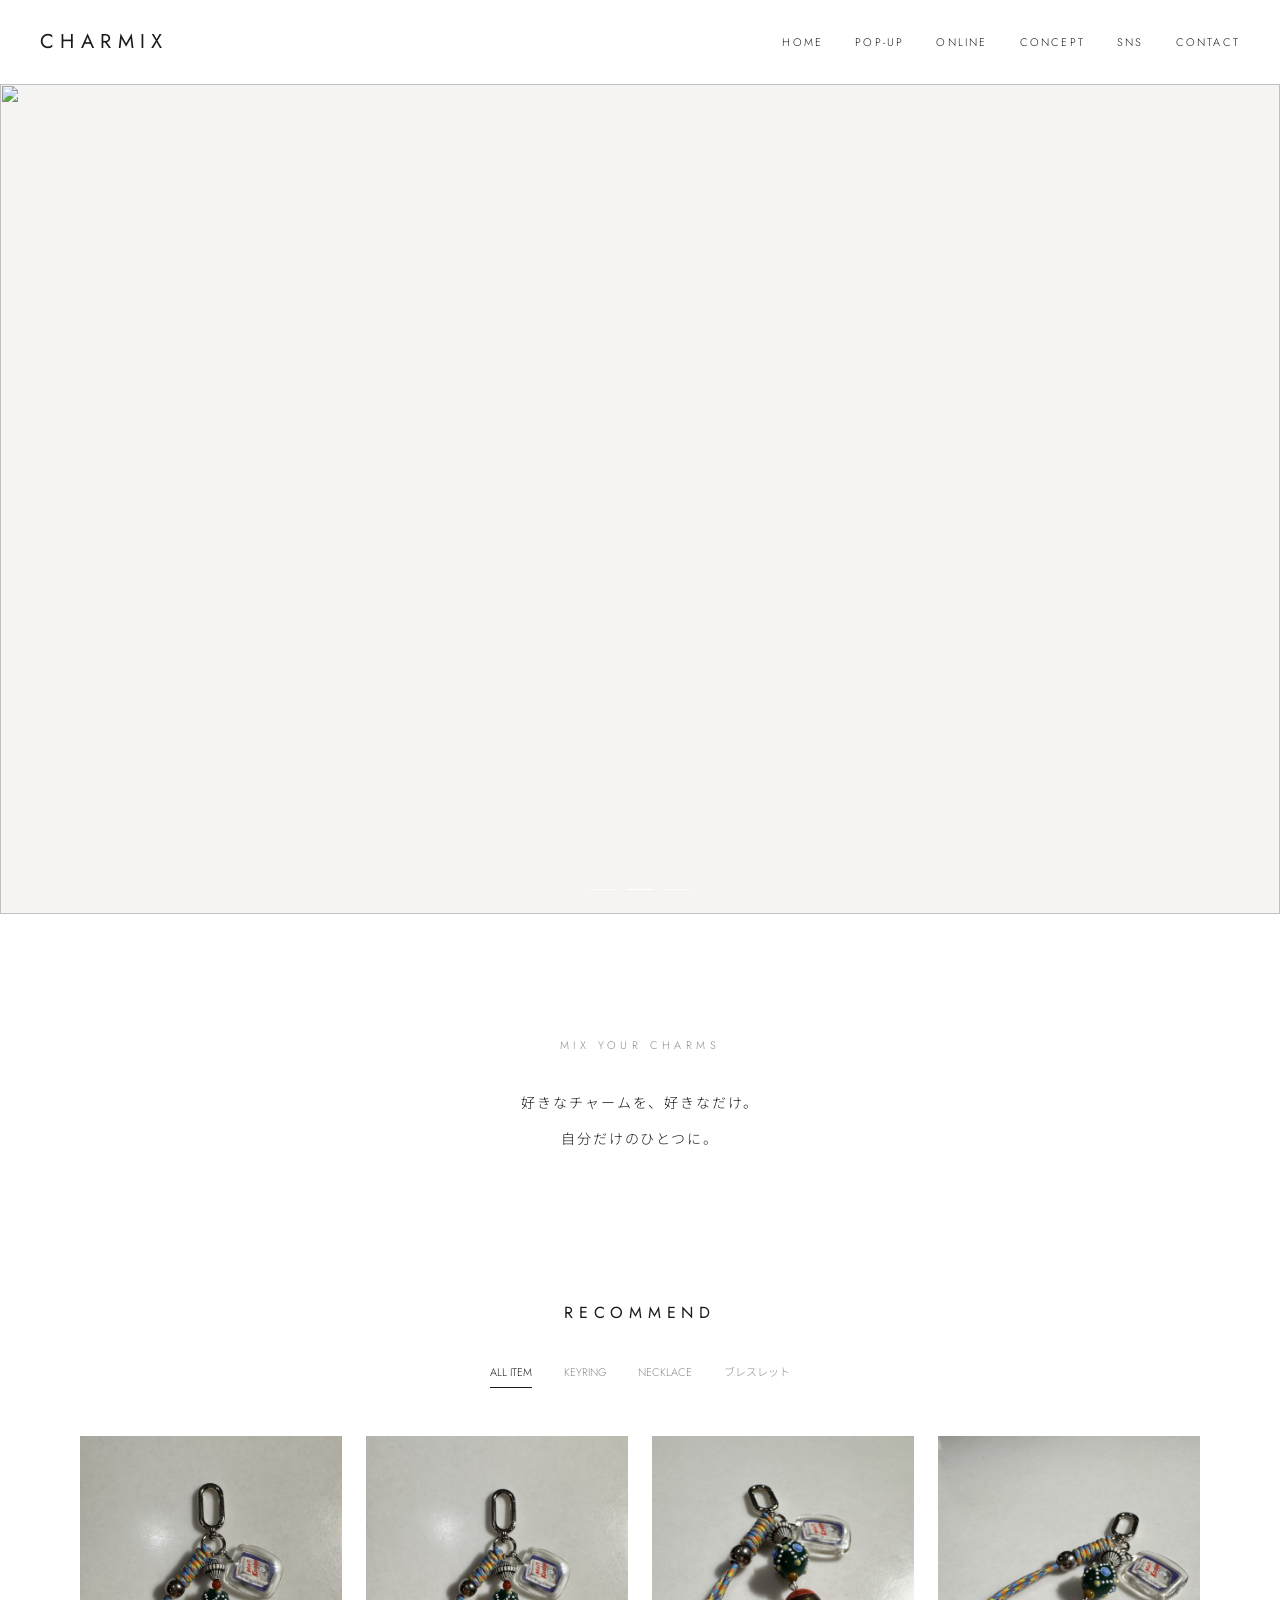
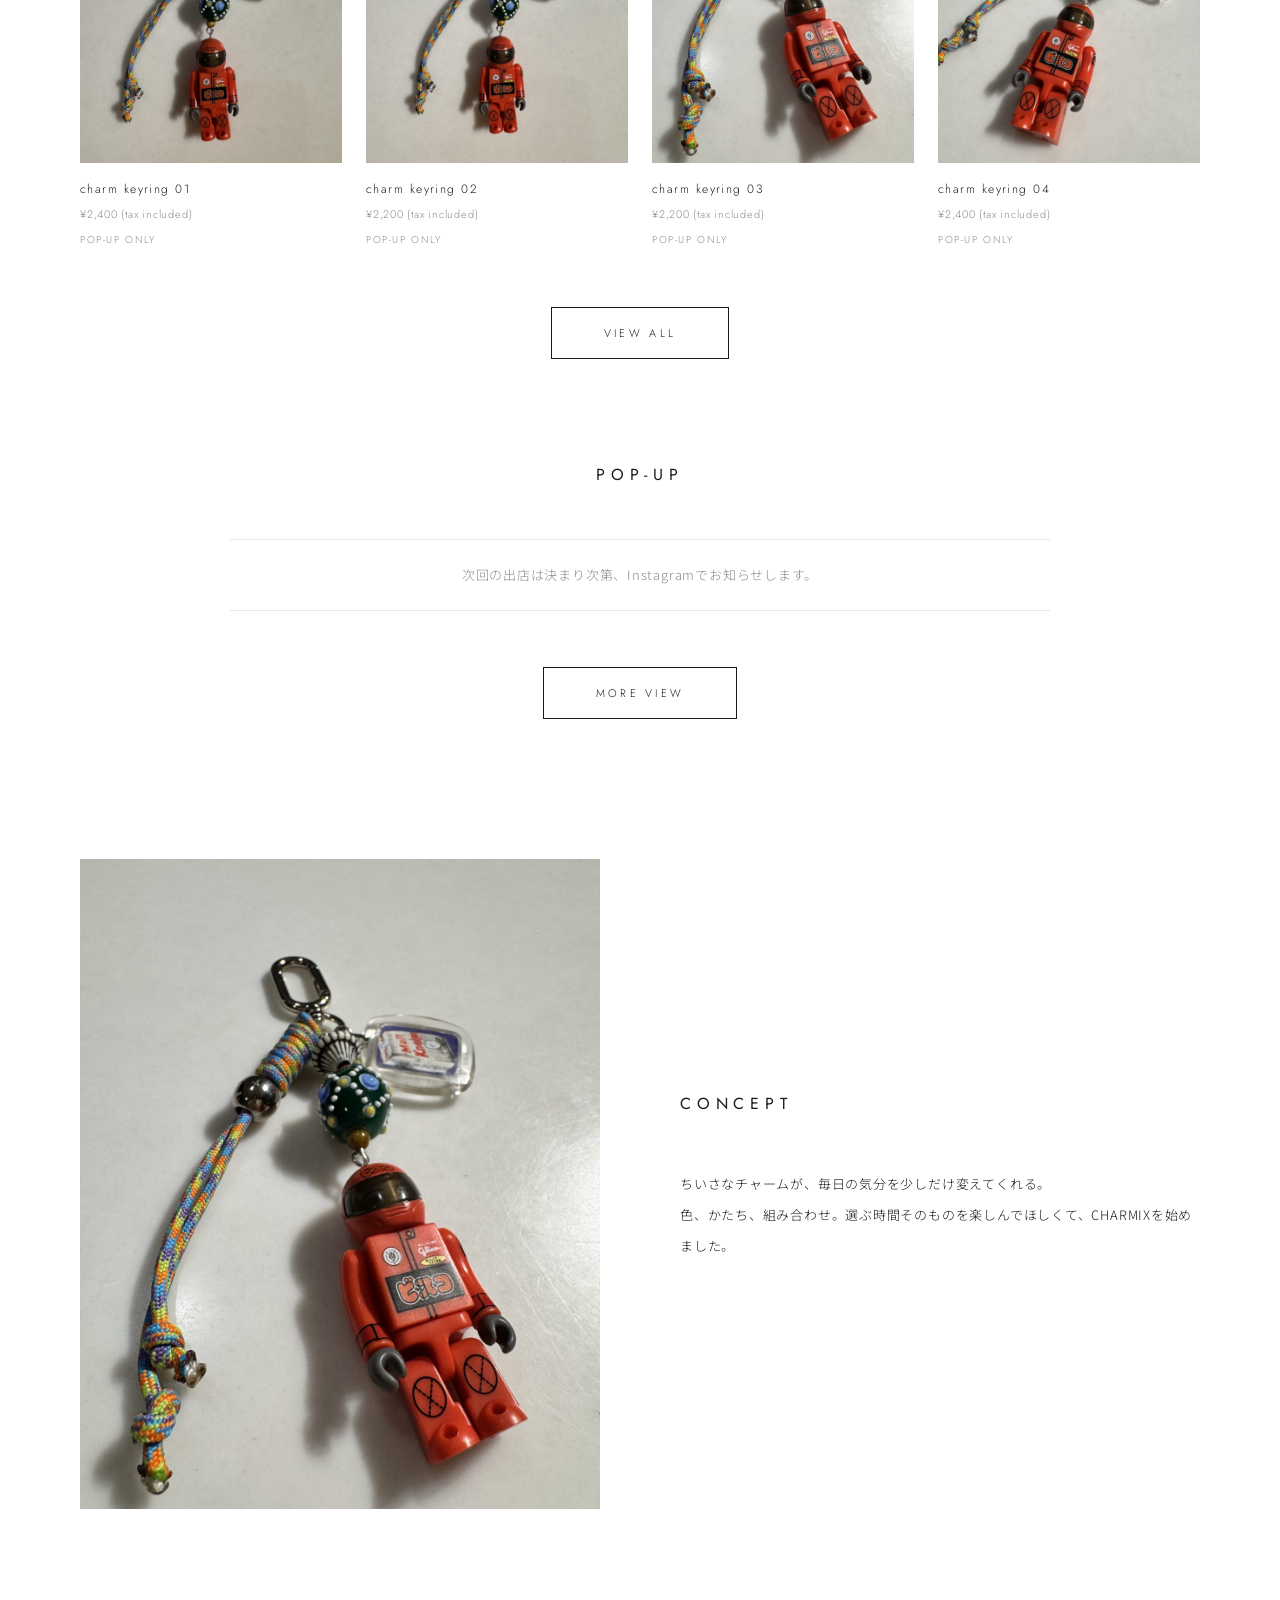
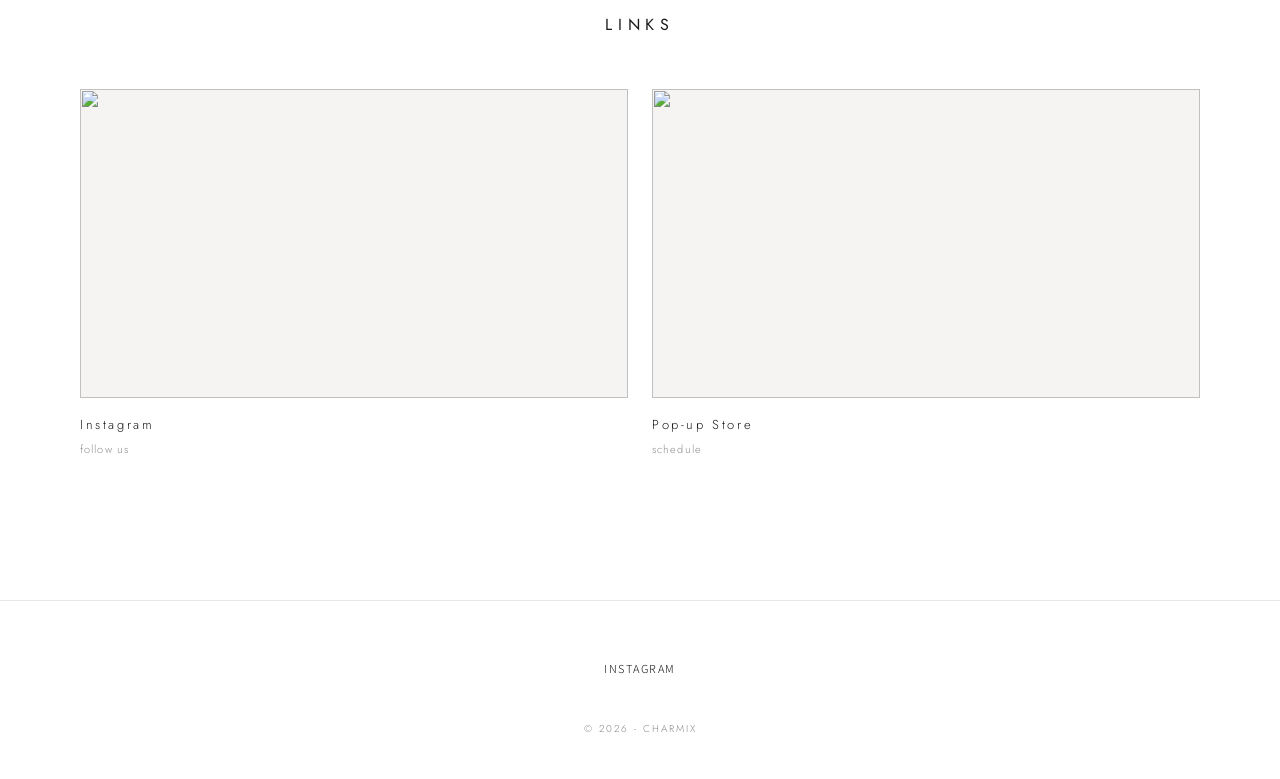
==== commit 4442ad76: "Prepare top page for launch Shorter intro copy, ブレスレット tab label, concept without name or self-intro" ====
--- a/index.html
+++ b/index.html
@@ -5,7 +5,6 @@
   <meta name="viewport" content="width=device-width, initial-scale=1">
   <title>CHARMIX</title>
   <meta name="description" content="好きなチャームを選んで、自分だけのひとつに。キーリング・ネックレス・ブレスレットのカスタマイズブランド CHARMIX。">
-  <meta name="robots" content="noindex">
   <link rel="icon" href="favicon.svg" type="image/svg+xml">
   <link rel="preconnect" href="https://fonts.googleapis.com">
   <link rel="preconnect" href="https://fonts.gstatic.com" crossorigin>
@@ -37,7 +36,7 @@
 
   <section class="intro">
     <p class="eyebrow">MIX YOUR CHARMS</p>
-    <p class="intro-text">好きなチャームを、好きなだけ。<br>その日の気分で選んで、<br>自分だけのひとつに。</p>
+    <p class="intro-text">好きなチャームを、好きなだけ。<br>自分だけのひとつに。</p>
   </section>
 
   <section class="block" id="online">
@@ -46,7 +45,7 @@
       <button class="is-active" data-cat="">ALL ITEM</button>
       <button data-cat="keyring">KEYRING</button>
       <button data-cat="necklace">NECKLACE</button>
-      <button data-cat="bracelet">BRACELET</button>
+      <button data-cat="bracelet">ブレスレット</button>
     </div>
     <div class="grid" id="grid"></div>
     <p class="more"><a href="#online">VIEW ALL</a></p>
@@ -59,12 +58,10 @@
   </section>
 
   <section class="concept" id="concept">
-    <div class="concept-img" id="owner-photo"></div>
+    <div class="concept-img"><img src="images/keyring-03.jpg" alt="CHARMIX keyring" loading="lazy"></div>
     <div class="concept-text">
       <h2 class="title left">CONCEPT</h2>
       <p>ちいさなチャームが、毎日の気分を少しだけ変えてくれる。<br>色、かたち、組み合わせ。選ぶ時間そのものを楽しんでほしくて、CHARMIXを始めました。</p>
-      <p>（ここに自己紹介が入ります）</p>
-      <p class="sign"><span id="owner-name"></span></p>
     </div>
   </section>
 
@@ -73,7 +70,7 @@
     <div class="links">
       <a class="link-card" id="ig-link" href="#" target="_blank" rel="noopener">
         <div class="link-img"><img src="https://images.unsplash.com/photo-1759493946930-150aee20977c?w=1200&q=80&auto=format&fit=crop" alt="" loading="lazy"></div>
-        <p class="link-name">Instagram</p><p class="link-sub">@charmix</p>
+        <p class="link-name">Instagram</p><p class="link-sub">follow us</p>
       </a>
       <a class="link-card" href="#popup">
         <div class="link-img"><img src="https://images.unsplash.com/photo-1760144597396-4f902f5026a8?w=1200&q=80&auto=format&fit=crop" alt="" loading="lazy"></div>
@@ -84,16 +81,11 @@
 
   <footer class="footer">
     <nav class="foot-nav">
-      <a href="#">USER GUIDE</a>
-      <a href="tokushoho.html">特定商取引法に基づく表記</a>
-      <a href="#">プライバシーポリシー</a>
       <a href="#links">INSTAGRAM</a>
     </nav>
     <p class="copy">© <span id="year"></span> - CHARMIX</p>
   </footer>
 
-  <a class="design-tag" href="designs/">他のデザイン案</a>
-
   <script src="data.js"></script>
   <script src="assets/site.js"></script>
 </body>
--- a/assets/site.css
+++ b/assets/site.css
@@ -63,6 +63,8 @@
 .item-price { font-family: var(--en); font-size: 11px; color: var(--muted); margin: 2px 0 0; }
 .item-status { font-family: var(--en); font-size: 10px; letter-spacing: .16em; color: var(--muted); }
 
+.empty { grid-column: 1 / -1; text-align: center; font-family: var(--en); font-size: 11px; letter-spacing: .3em; color: var(--muted); padding: 60px 0; margin: 0; }
+
 /* pop-up list (news style) */
 .news { list-style: none; padding: 0; margin: 0 auto; max-width: 820px; border-top: 1px solid var(--line); }
 .news li { display: grid; grid-template-columns: 120px 1fr auto; gap: 24px; align-items: baseline; padding: 22px 4px; border-bottom: 1px solid var(--line); }
@@ -70,6 +72,7 @@
 .news .place { font-size: 13px; }
 .news .area { font-size: 11px; color: var(--muted); }
 .news li.past { opacity: .4; }
+.news li.soon { display: block; text-align: center; color: var(--muted); }
 
 /* concept */
 .concept { display: grid; grid-template-columns: 1fr 1fr; gap: 80px; align-items: center; max-width: 1200px; margin: 0 auto; padding: 140px 40px 0; }
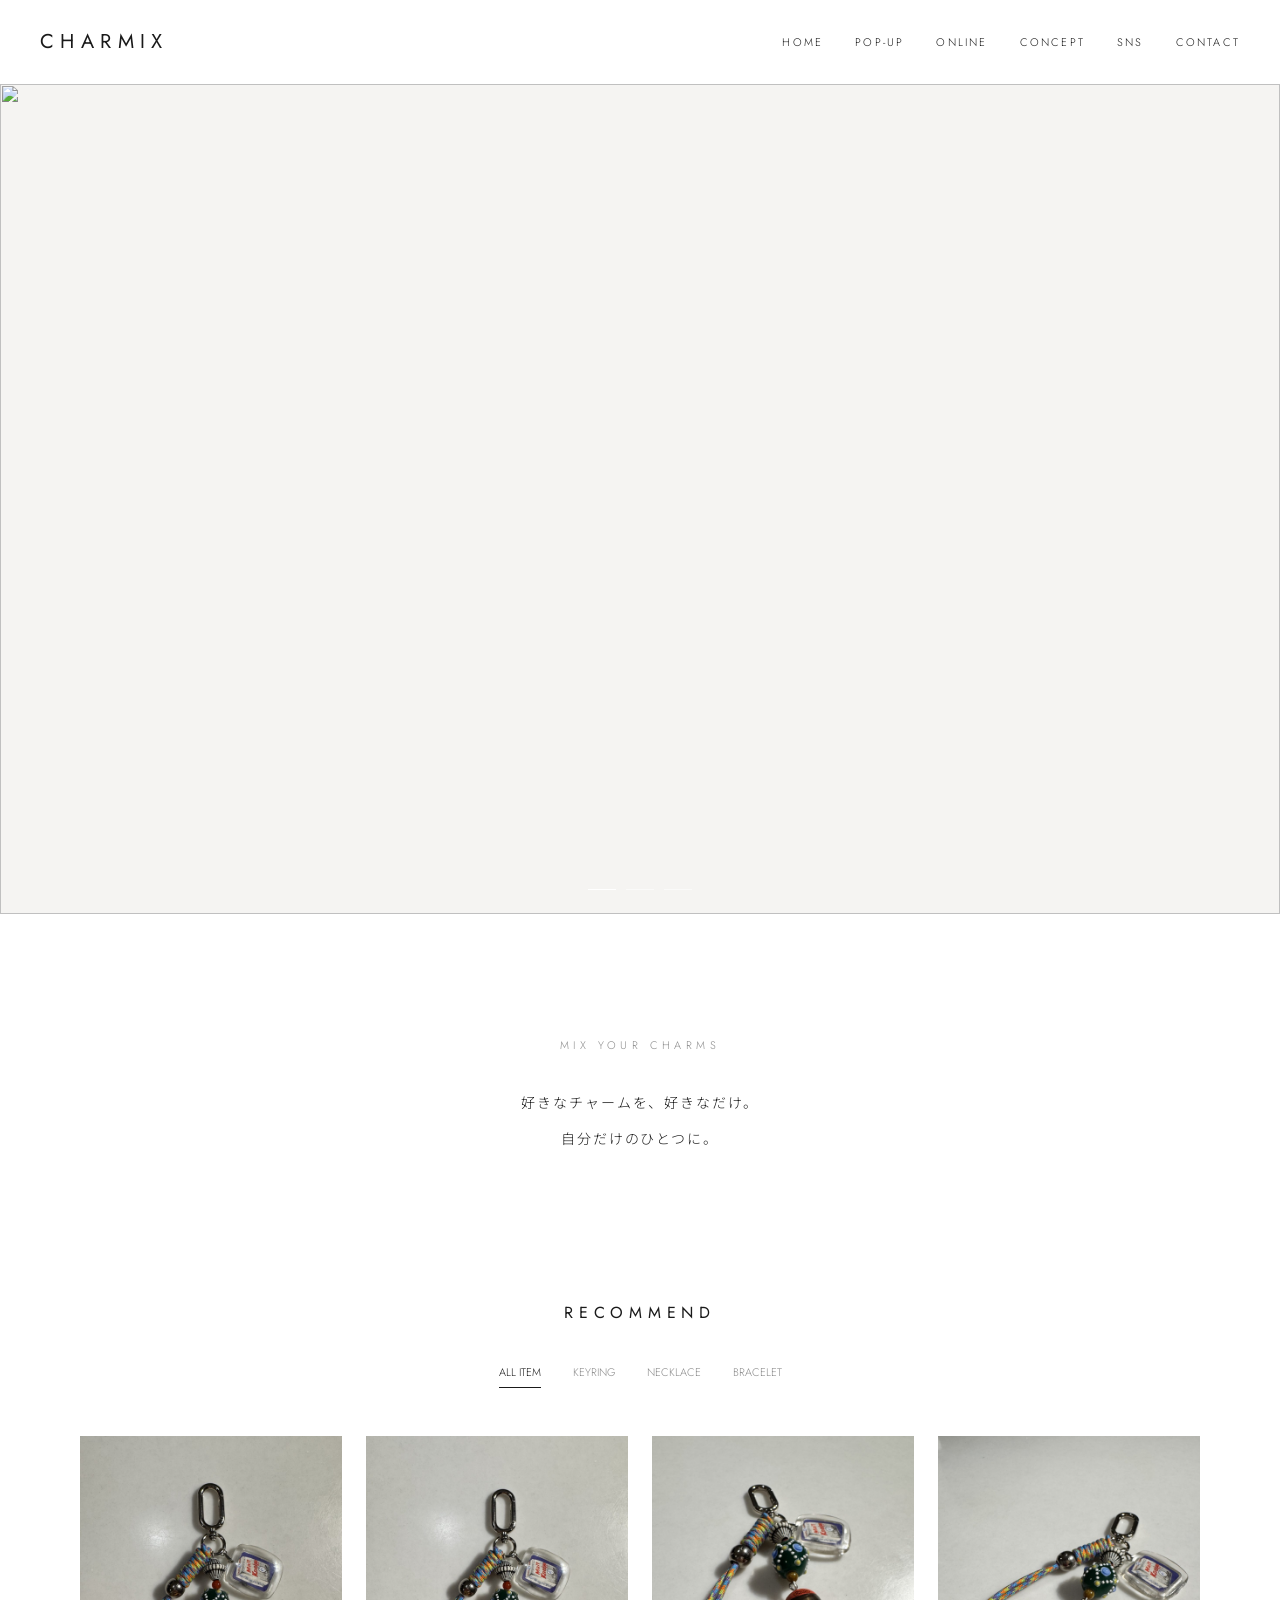
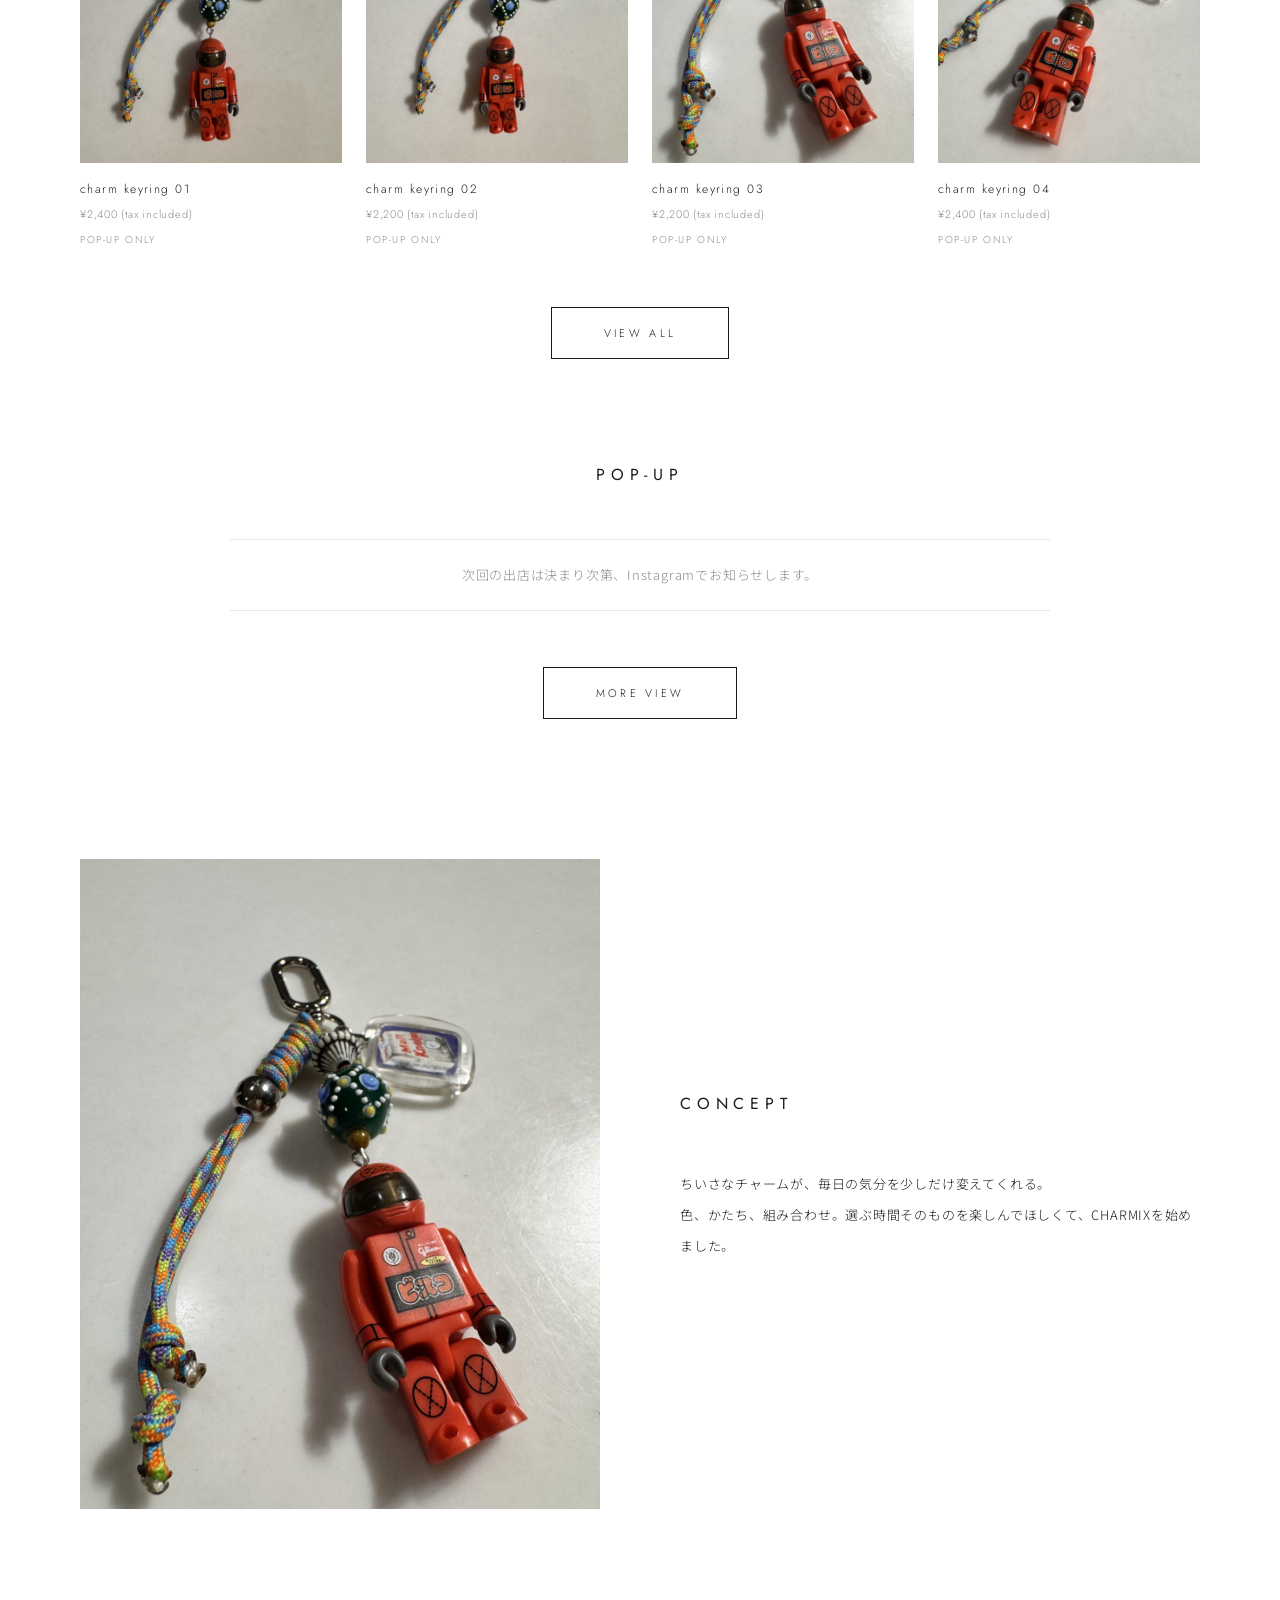
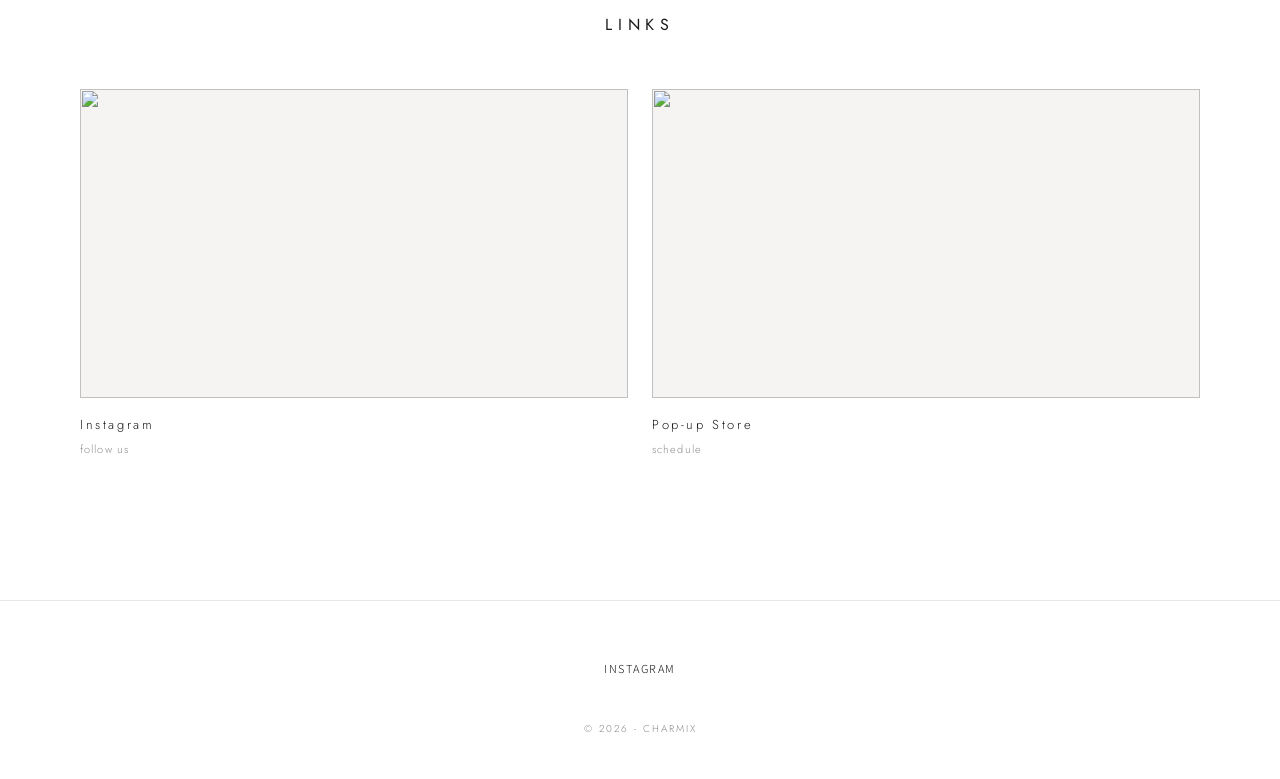
==== commit 5208e0de: "Use English BRACELET tab label Co-Authored-By: Claude Opus 5.5 (1M context) <noreply@anthropic.com> " ====
--- a/index.html
+++ b/index.html
@@ -45,7 +45,7 @@
       <button class="is-active" data-cat="">ALL ITEM</button>
       <button data-cat="keyring">KEYRING</button>
       <button data-cat="necklace">NECKLACE</button>
-      <button data-cat="bracelet">ブレスレット</button>
+      <button data-cat="bracelet">BRACELET</button>
     </div>
     <div class="grid" id="grid"></div>
     <p class="more"><a href="#online">VIEW ALL</a></p>
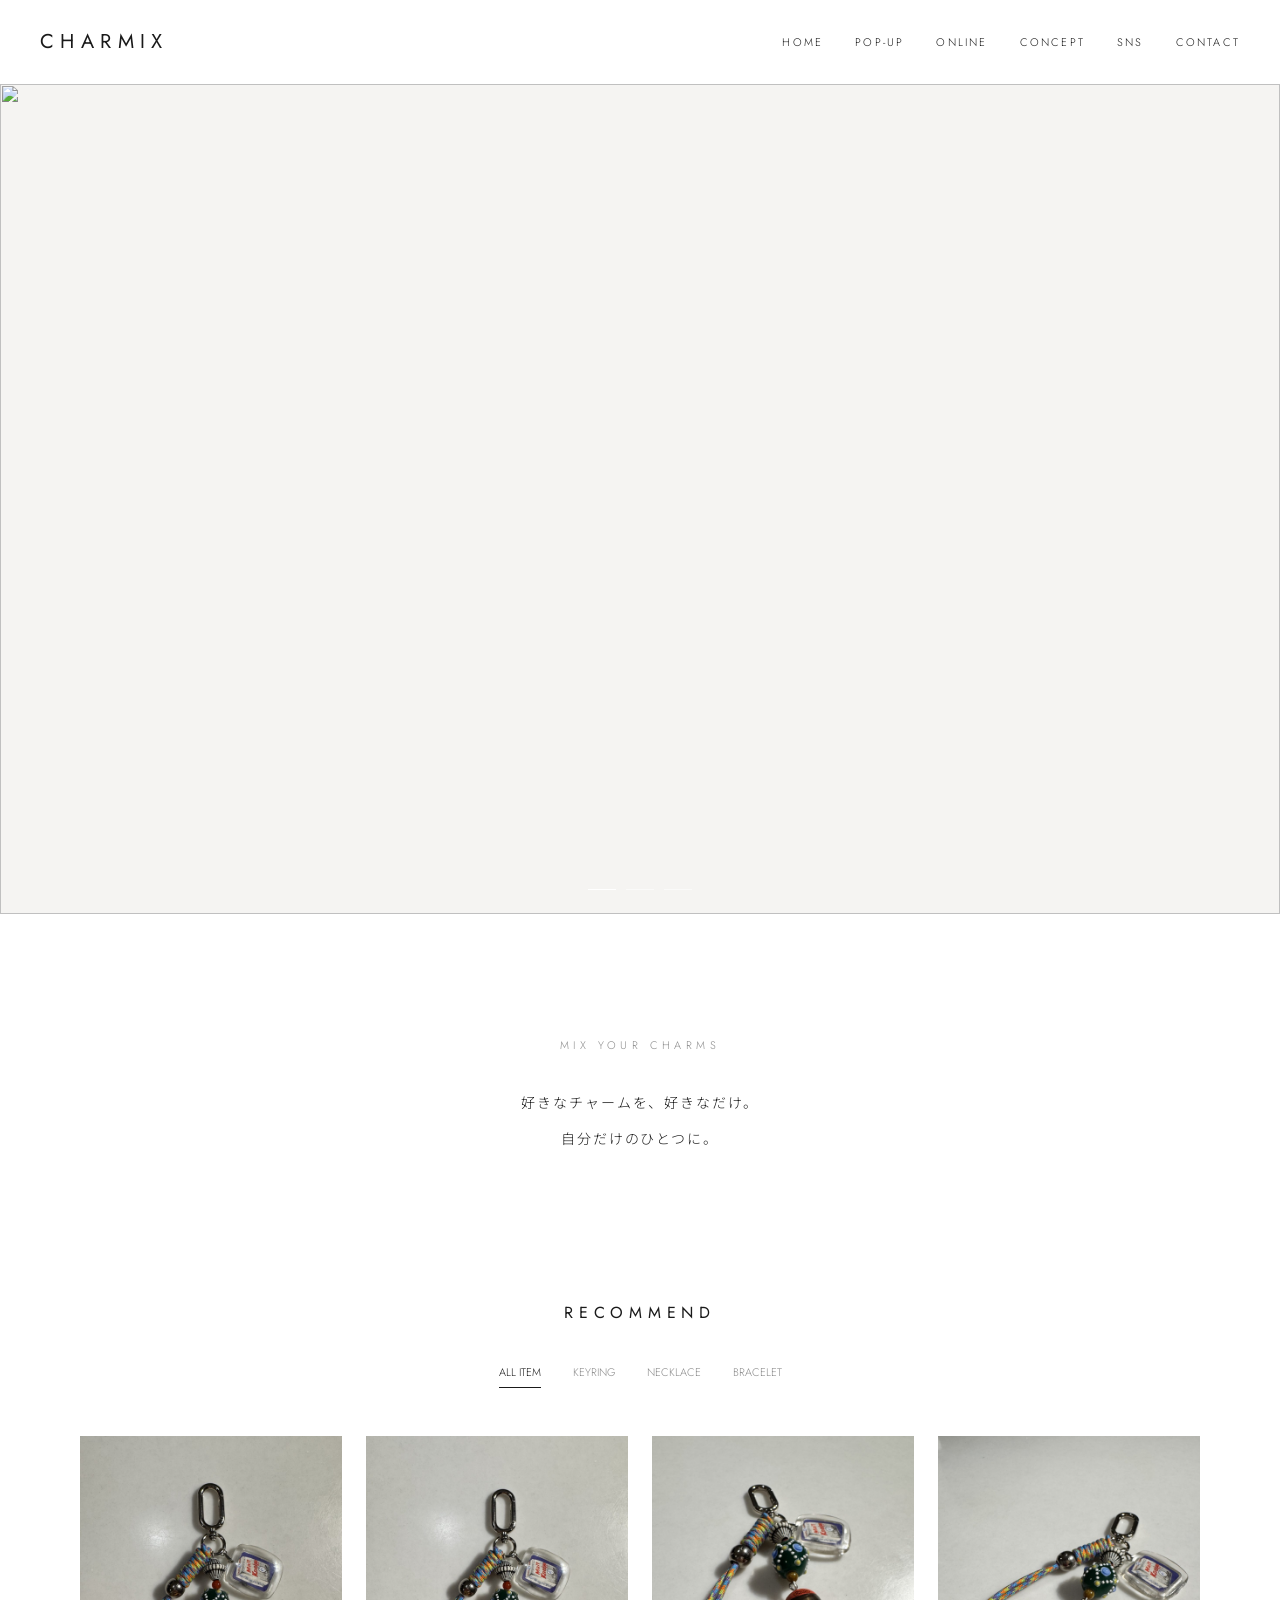
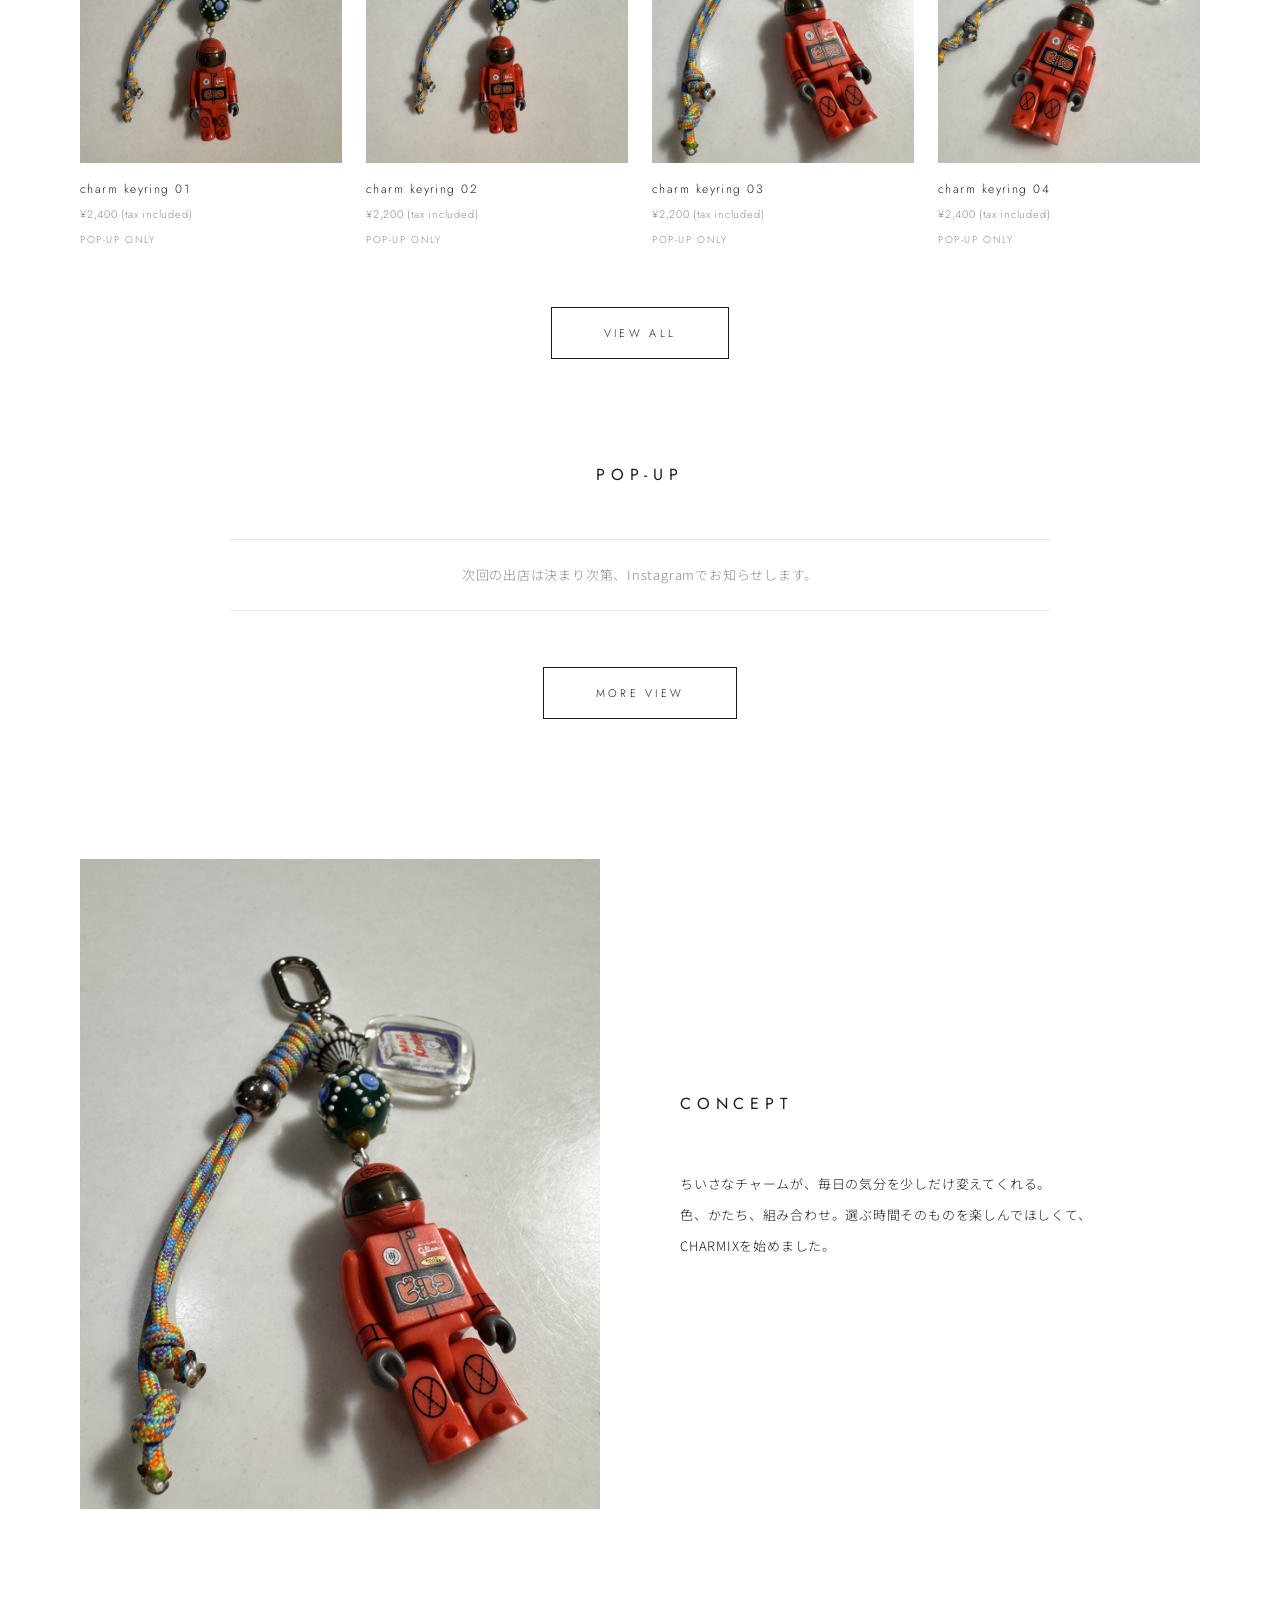
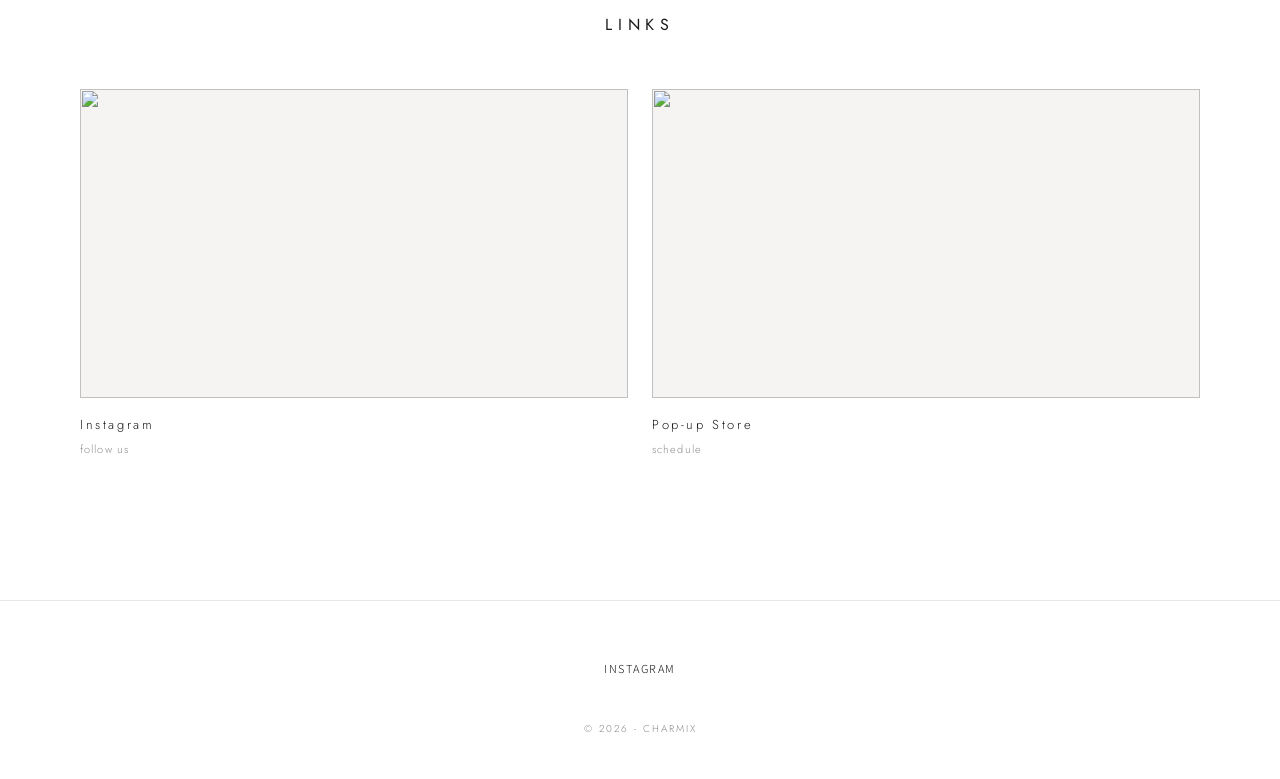
==== commit 55df8f5f: "Add line break in concept text Co-Authored-By: Claude Opus 5.5 (1M context) <noreply@anthropic.com> " ====
--- a/index.html
+++ b/index.html
@@ -61,7 +61,7 @@
     <div class="concept-img"><img src="images/keyring-03.jpg" alt="CHARMIX keyring" loading="lazy"></div>
     <div class="concept-text">
       <h2 class="title left">CONCEPT</h2>
-      <p>ちいさなチャームが、毎日の気分を少しだけ変えてくれる。<br>色、かたち、組み合わせ。選ぶ時間そのものを楽しんでほしくて、CHARMIXを始めました。</p>
+      <p>ちいさなチャームが、毎日の気分を少しだけ変えてくれる。<br>色、かたち、組み合わせ。選ぶ時間そのものを楽しんでほしくて、<br>CHARMIXを始めました。</p>
     </div>
   </section>
 
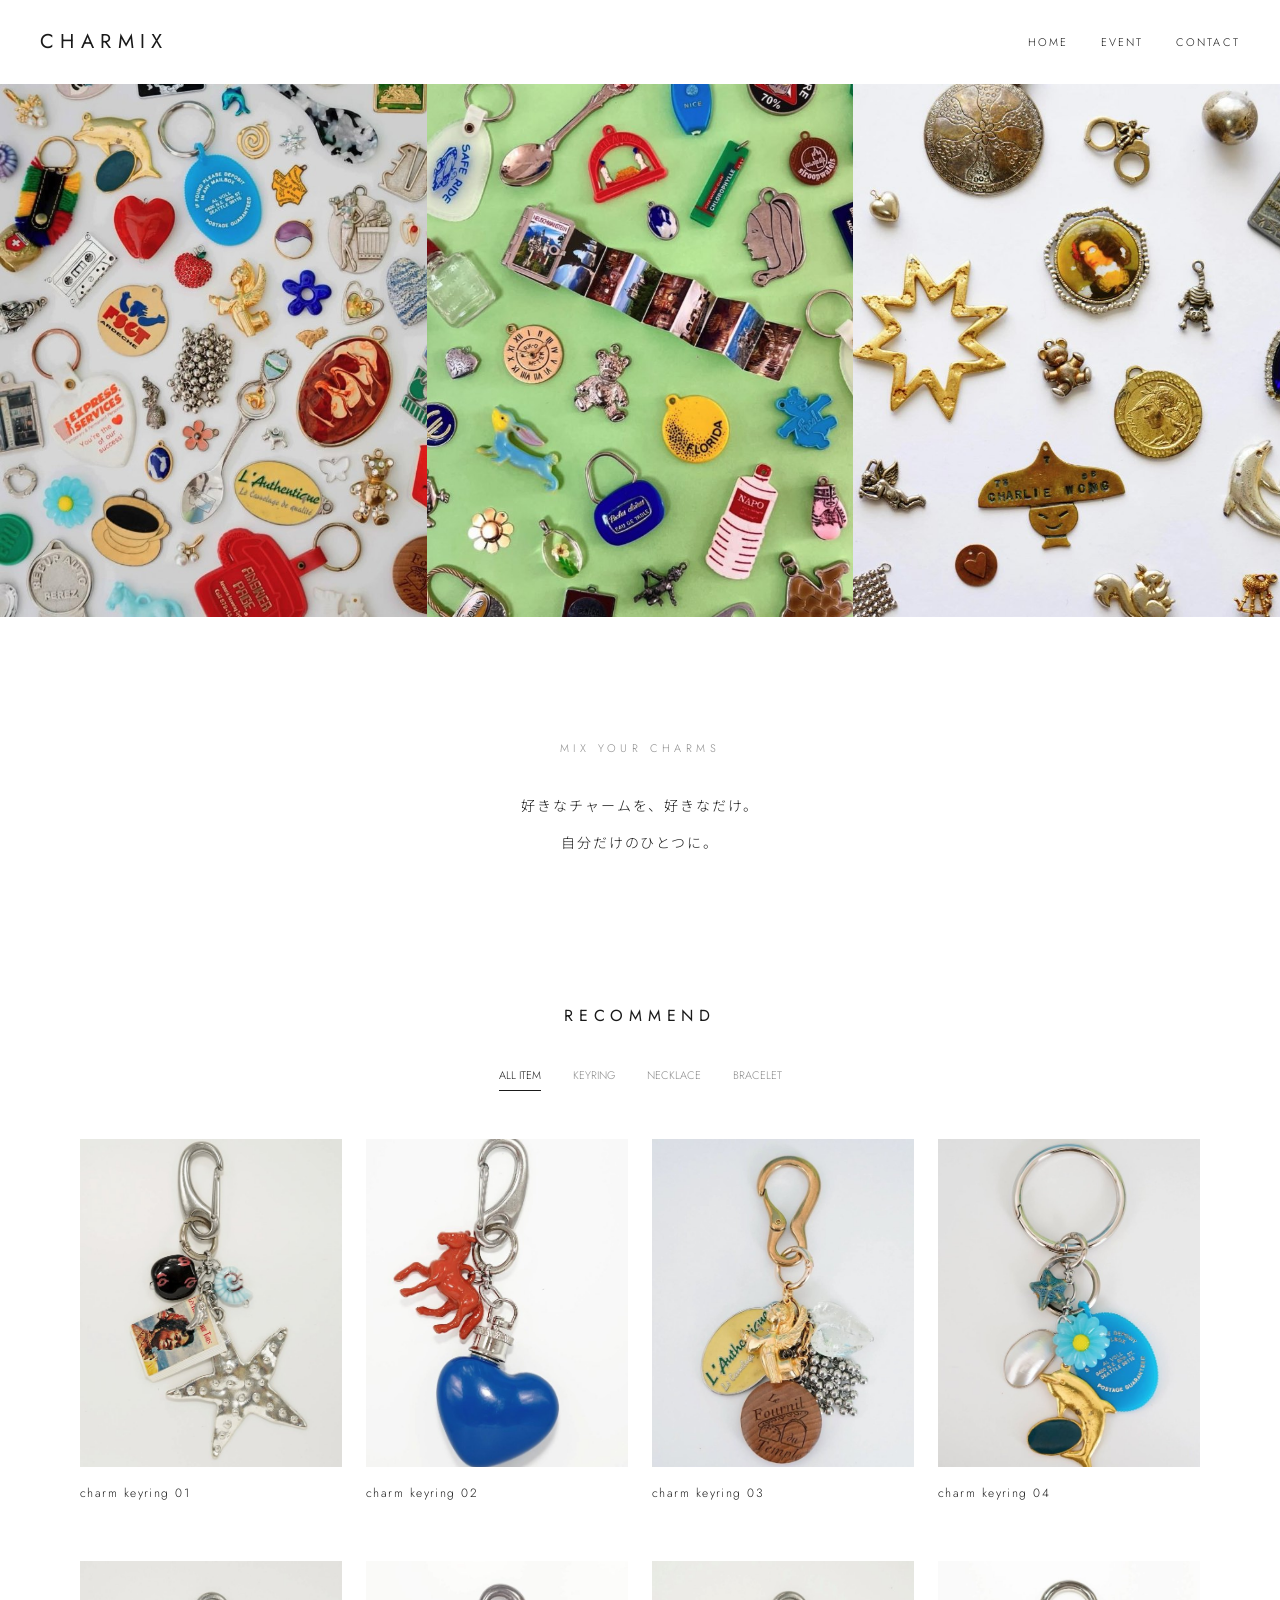
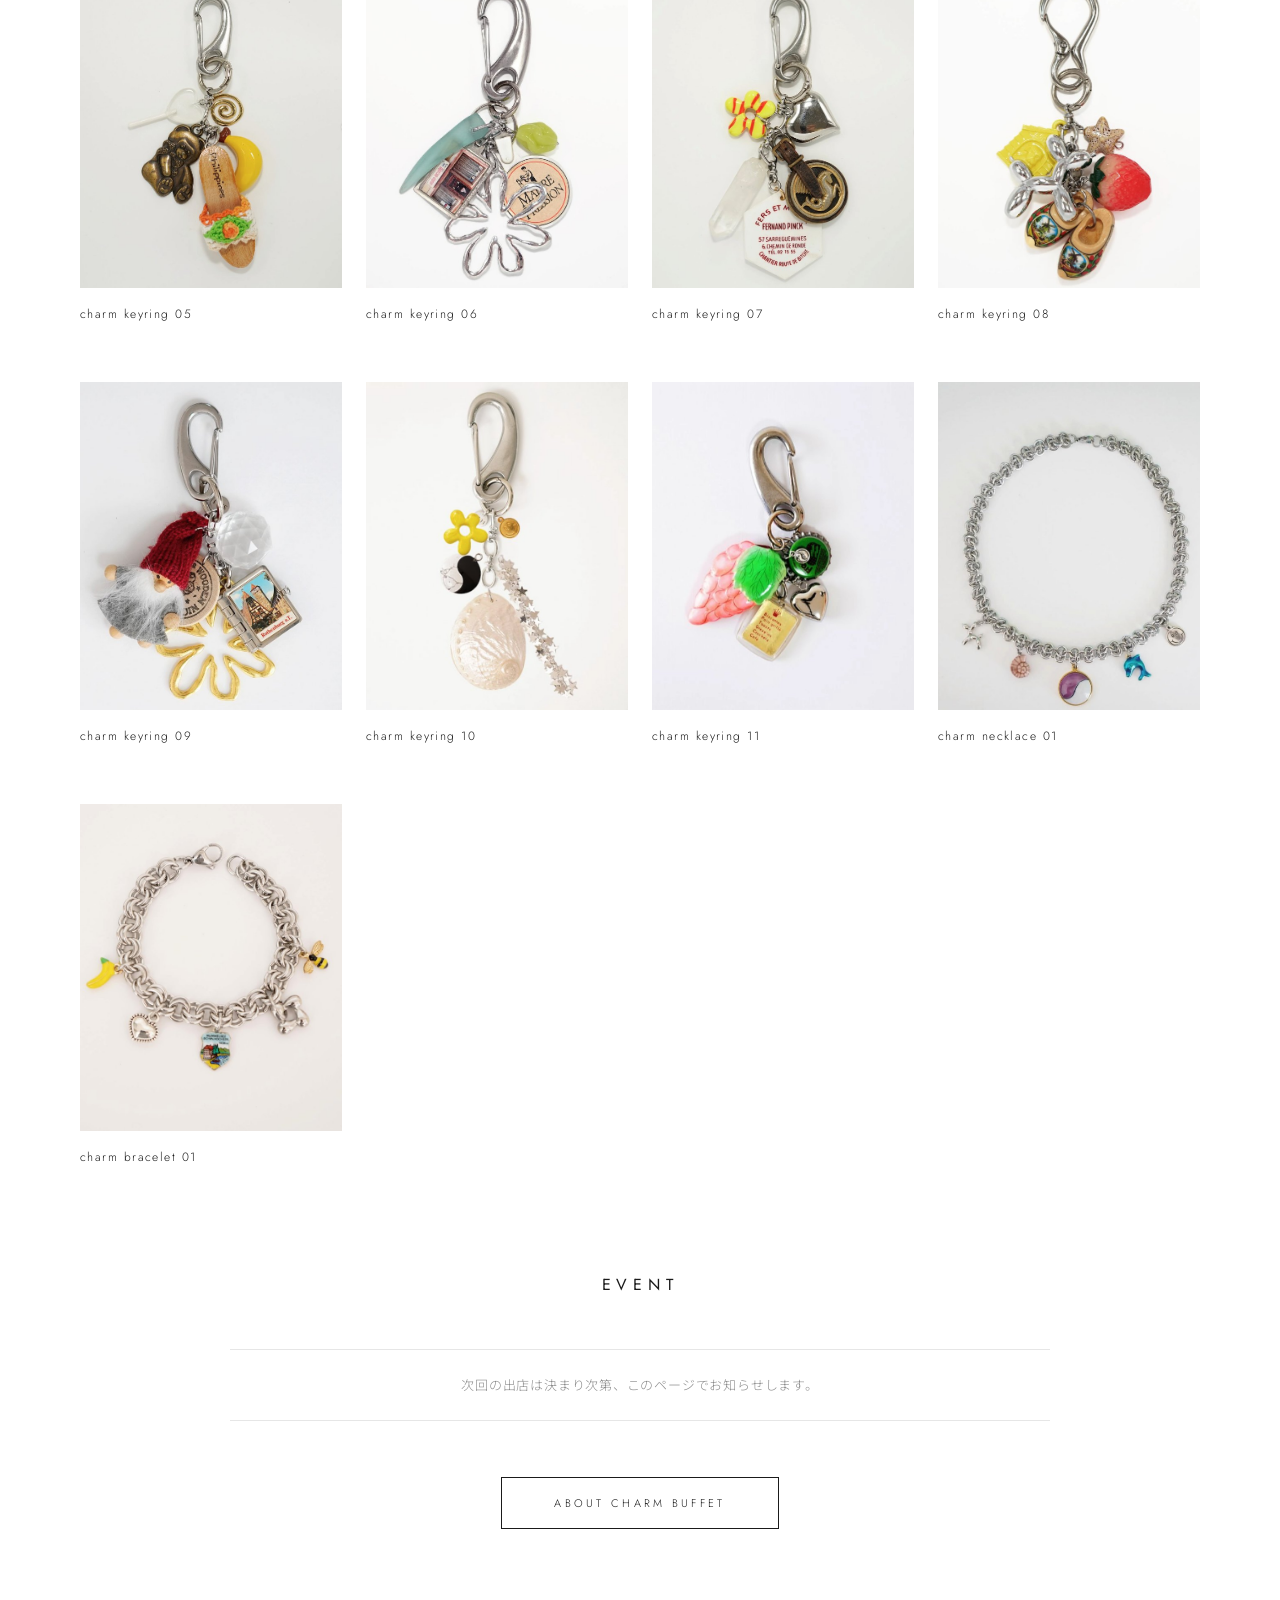
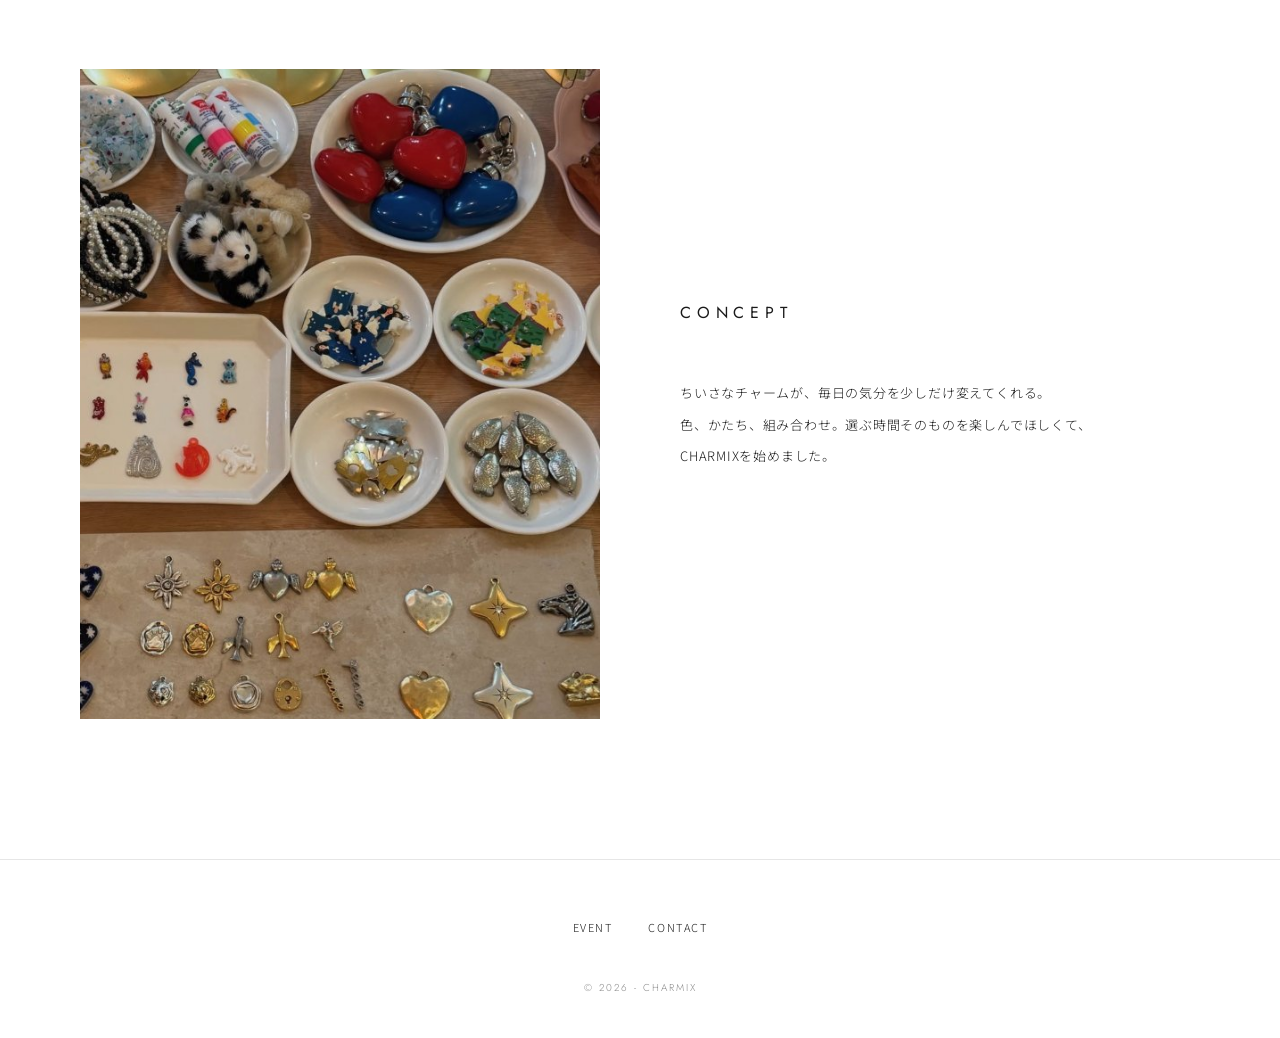
==== commit 8d0d87e9: "Refocus site on event pop-ups and add charm buffet page Trim the menu to HOME/EVENT/CONTACT, drop th" ====
--- a/index.html
+++ b/index.html
@@ -4,7 +4,7 @@
   <meta charset="utf-8">
   <meta name="viewport" content="width=device-width, initial-scale=1">
   <title>CHARMIX</title>
-  <meta name="description" content="好きなチャームを選んで、自分だけのひとつに。キーリング・ネックレス・ブレスレットのカスタマイズブランド CHARMIX。">
+  <meta name="description" content="好きなチャームを選んで、自分だけのひとつに。たくさんのチャームから選んで作る、チャームビュッフェ CHARMIX。">
   <link rel="icon" href="favicon.svg" type="image/svg+xml">
   <link rel="preconnect" href="https://fonts.googleapis.com">
   <link rel="preconnect" href="https://fonts.gstatic.com" crossorigin>
@@ -17,19 +17,16 @@
     <button class="menu-toggle" aria-label="Menu" aria-expanded="false"><span></span><span></span></button>
     <nav class="nav">
       <a href="#">HOME</a>
-      <a href="#popup">POP-UP</a>
-      <a href="#online">ONLINE</a>
-      <a href="#concept">CONCEPT</a>
-      <a href="#links">SNS</a>
-      <a href="mailto:hello@example.com">CONTACT</a>
+      <a href="event.html">EVENT</a>
+      <a class="js-contact" href="mailto:hello@example.com">CONTACT</a>
     </nav>
   </header>
 
   <section class="hero" aria-label="CHARMIX">
     <div class="slides">
-      <img class="slide is-active" src="https://images.unsplash.com/photo-1631050164355-822f8ab7dcb9?w=2400&q=80&auto=format&fit=crop" alt="">
-      <img class="slide" src="https://images.unsplash.com/photo-1631050165122-626a1377fbce?w=2400&q=80&auto=format&fit=crop" alt="">
-      <img class="slide" src="https://images.unsplash.com/photo-1778278553445-9cb87c89c60f?w=2400&q=80&auto=format&fit=crop" alt="">
+      <img class="slide is-active" src="images/top-1.jpg" alt="テーブルに並んだたくさんのチャーム">
+      <img class="slide" src="images/top-2.jpg" alt="グリーンの背景に並んだチャーム">
+      <img class="slide" src="images/top-3.jpg" alt="ゴールドやシルバーのチャーム">
     </div>
     <div class="dots"><button class="is-active" aria-label="1"></button><button aria-label="2"></button><button aria-label="3"></button></div>
   </section>
@@ -39,7 +36,7 @@
     <p class="intro-text">好きなチャームを、好きなだけ。<br>自分だけのひとつに。</p>
   </section>
 
-  <section class="block" id="online">
+  <section class="block" id="items">
     <h2 class="title">RECOMMEND</h2>
     <div class="cats">
       <button class="is-active" data-cat="">ALL ITEM</button>
@@ -48,40 +45,26 @@
       <button data-cat="bracelet">BRACELET</button>
     </div>
     <div class="grid" id="grid"></div>
-    <p class="more"><a href="#online">VIEW ALL</a></p>
   </section>
 
-  <section class="block" id="popup">
-    <h2 class="title">POP-UP</h2>
+  <section class="block" id="event">
+    <h2 class="title">EVENT</h2>
     <ul class="news" id="news"></ul>
-    <p class="more"><a id="ig-more" href="#" target="_blank" rel="noopener">MORE VIEW</a></p>
+    <p class="more"><a href="event.html">ABOUT CHARM BUFFET</a></p>
   </section>
 
   <section class="concept" id="concept">
-    <div class="concept-img"><img src="images/keyring-03.jpg" alt="CHARMIX keyring" loading="lazy"></div>
+    <div class="concept-img"><img src="images/event-06.jpg" alt="チャームを選ぶトレー" loading="lazy"></div>
     <div class="concept-text">
       <h2 class="title left">CONCEPT</h2>
       <p>ちいさなチャームが、毎日の気分を少しだけ変えてくれる。<br>色、かたち、組み合わせ。選ぶ時間そのものを楽しんでほしくて、<br>CHARMIXを始めました。</p>
     </div>
   </section>
 
-  <section class="block" id="links">
-    <h2 class="title">LINKS</h2>
-    <div class="links">
-      <a class="link-card" id="ig-link" href="#" target="_blank" rel="noopener">
-        <div class="link-img"><img src="https://images.unsplash.com/photo-1759493946930-150aee20977c?w=1200&q=80&auto=format&fit=crop" alt="" loading="lazy"></div>
-        <p class="link-name">Instagram</p><p class="link-sub">follow us</p>
-      </a>
-      <a class="link-card" href="#popup">
-        <div class="link-img"><img src="https://images.unsplash.com/photo-1760144597396-4f902f5026a8?w=1200&q=80&auto=format&fit=crop" alt="" loading="lazy"></div>
-        <p class="link-name">Pop-up Store</p><p class="link-sub">schedule</p>
-      </a>
-    </div>
-  </section>
-
   <footer class="footer">
     <nav class="foot-nav">
-      <a href="#links">INSTAGRAM</a>
+      <a href="event.html">EVENT</a>
+      <a class="js-contact" href="mailto:hello@example.com">CONTACT</a>
     </nav>
     <p class="copy">© <span id="year"></span> - CHARMIX</p>
   </footer>
--- a/assets/site.css
+++ b/assets/site.css
@@ -35,6 +35,13 @@
 .dots { position: absolute; left: 50%; bottom: 24px; transform: translateX(-50%); display: flex; gap: 10px; }
 .dots button { width: 28px; height: 1px; background: rgba(255,255,255,.55); }
 .dots button.is-active { background: #FFF; }
+@media (min-width: 761px) {
+  /* 写真が縦長なので、PCでは3枚を横に並べて見せる */
+  .hero { height: auto; max-height: none; min-height: 0; }
+  .slides { display: grid; grid-template-columns: repeat(3, 1fr); }
+  .slide { position: static; height: auto; aspect-ratio: 4 / 5; opacity: 1; }
+  .dots { display: none; }
+}
 
 /* intro */
 .intro { text-align: center; padding: 120px 24px 40px; }
@@ -97,6 +104,31 @@
 
 .design-tag { position: fixed; right: 16px; bottom: 16px; z-index: 30; font-family: var(--en); font-size: 10px; letter-spacing: .14em; padding: 8px 14px; background: rgba(26,26,26,.8); color: #FFF; }
 
+/* event page */
+.sp { display: none; }
+.ev-hero { position: relative; height: calc(100vh - 70px); min-height: 480px; max-height: 860px; overflow: hidden; background: var(--soft); }
+.ev-hero img { width: 100%; height: 100%; object-fit: cover; }
+.ev-hero::after { content: ""; position: absolute; inset: 0; background: linear-gradient(transparent 30%, rgba(0,0,0,.55)); }
+.ev-hero-text { position: absolute; left: 0; right: 0; bottom: 64px; z-index: 1; text-align: center; color: #FFF; padding: 0 20px; }
+.ev-hero-text .eyebrow { color: rgba(255,255,255,.85); margin-bottom: 18px; }
+.ev-hero-text h1 { font-weight: 400; font-size: 24px; line-height: 1.8; letter-spacing: .12em; margin: 0 0 16px; }
+.ev-hero-text p { margin: 0; font-size: 12px; }
+.ev-img { aspect-ratio: 4 / 5; background: var(--soft); overflow: hidden; }
+.ev-img img { width: 100%; height: 100%; object-fit: cover; }
+.ev-split { display: grid; grid-template-columns: 1fr 1fr; gap: 72px; align-items: center; }
+.ev-text h3, .ev-steps h3, .ev-points h3, .ev-org h3 { font-weight: 400; font-size: 15px; letter-spacing: .12em; margin: 0 0 14px; }
+.ev-text p { line-height: 2.4; margin: 0 0 18px; }
+.ev-steps { list-style: none; padding: 0; margin: 0; display: grid; grid-template-columns: repeat(3, 1fr); gap: 40px 24px; }
+.ev-steps .no { font-family: var(--en); font-size: 11px; letter-spacing: .3em; color: var(--muted); margin: 20px 0 4px; }
+.ev-steps p { margin: 0; }
+.ev-points { list-style: none; padding: 0; margin: 0 auto; max-width: 960px; display: grid; grid-template-columns: 1fr 1fr; gap: 0 56px; border-top: 1px solid var(--line); }
+.ev-points li { padding: 32px 4px; border-bottom: 1px solid var(--line); }
+.ev-points p { margin: 0; }
+.ev-gallery { display: grid; grid-template-columns: repeat(3, 1fr); gap: 12px; }
+.ev-gallery img { width: 100%; aspect-ratio: 1; object-fit: cover; background: var(--soft); }
+.ev-org { display: grid; grid-template-columns: 1fr 1fr; gap: 56px; max-width: 960px; margin: 0 auto; }
+.ev-org ul { margin: 0; padding-left: 1.2em; line-height: 2.4; }
+
 @media (max-width: 900px) {
   .grid { grid-template-columns: repeat(2, 1fr); gap: 40px 14px; }
 }
@@ -113,4 +145,12 @@
   .news li { grid-template-columns: 1fr; gap: 2px; padding: 18px 4px; }
   .links { grid-template-columns: 1fr; }
   .footer { margin-top: 100px; padding: 48px 16px 64px; }
+  .sp { display: inline; }
+  .ev-hero { height: 78vh; min-height: 420px; }
+  .ev-hero-text { bottom: 40px; }
+  .ev-hero-text h1 { font-size: 18px; }
+  .ev-split, .ev-org { grid-template-columns: 1fr; gap: 32px; }
+  .ev-steps { grid-template-columns: 1fr; }
+  .ev-points { grid-template-columns: 1fr; }
+  .ev-gallery { grid-template-columns: repeat(2, 1fr); gap: 8px; }
 }
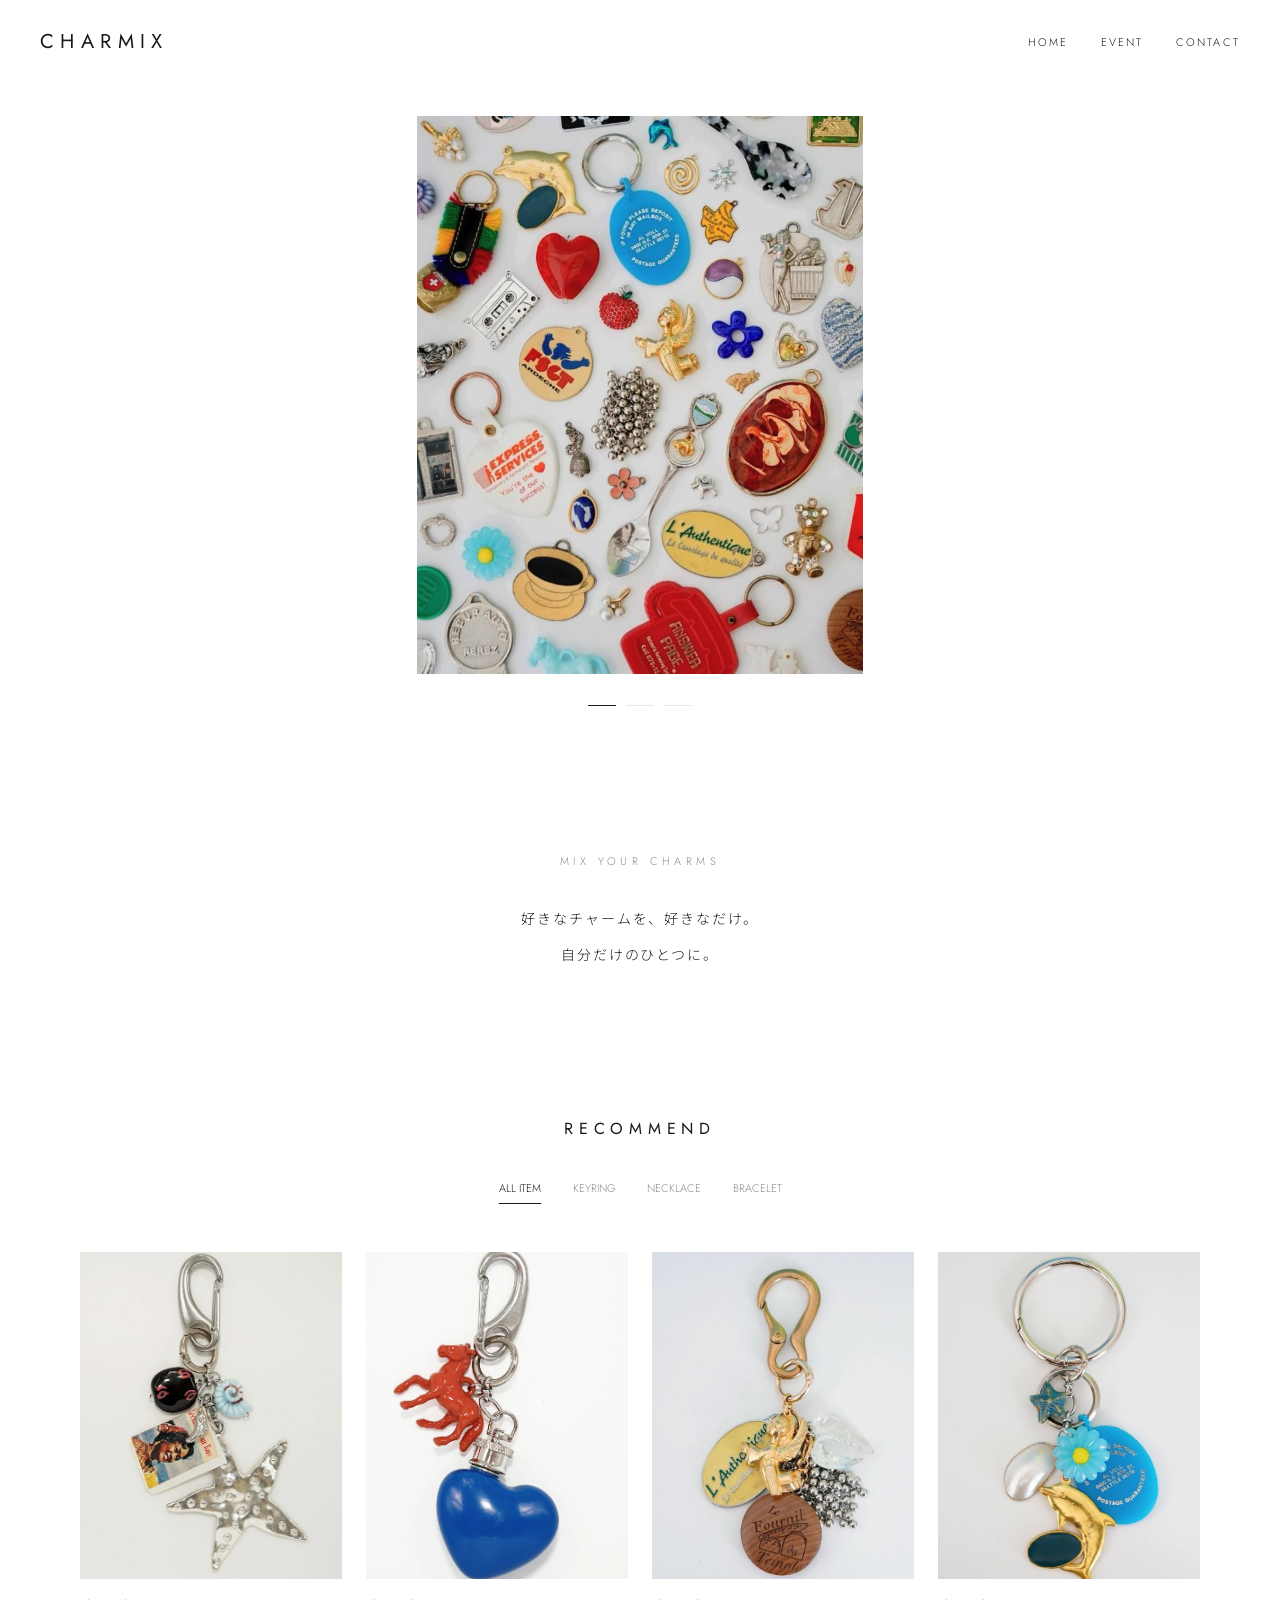
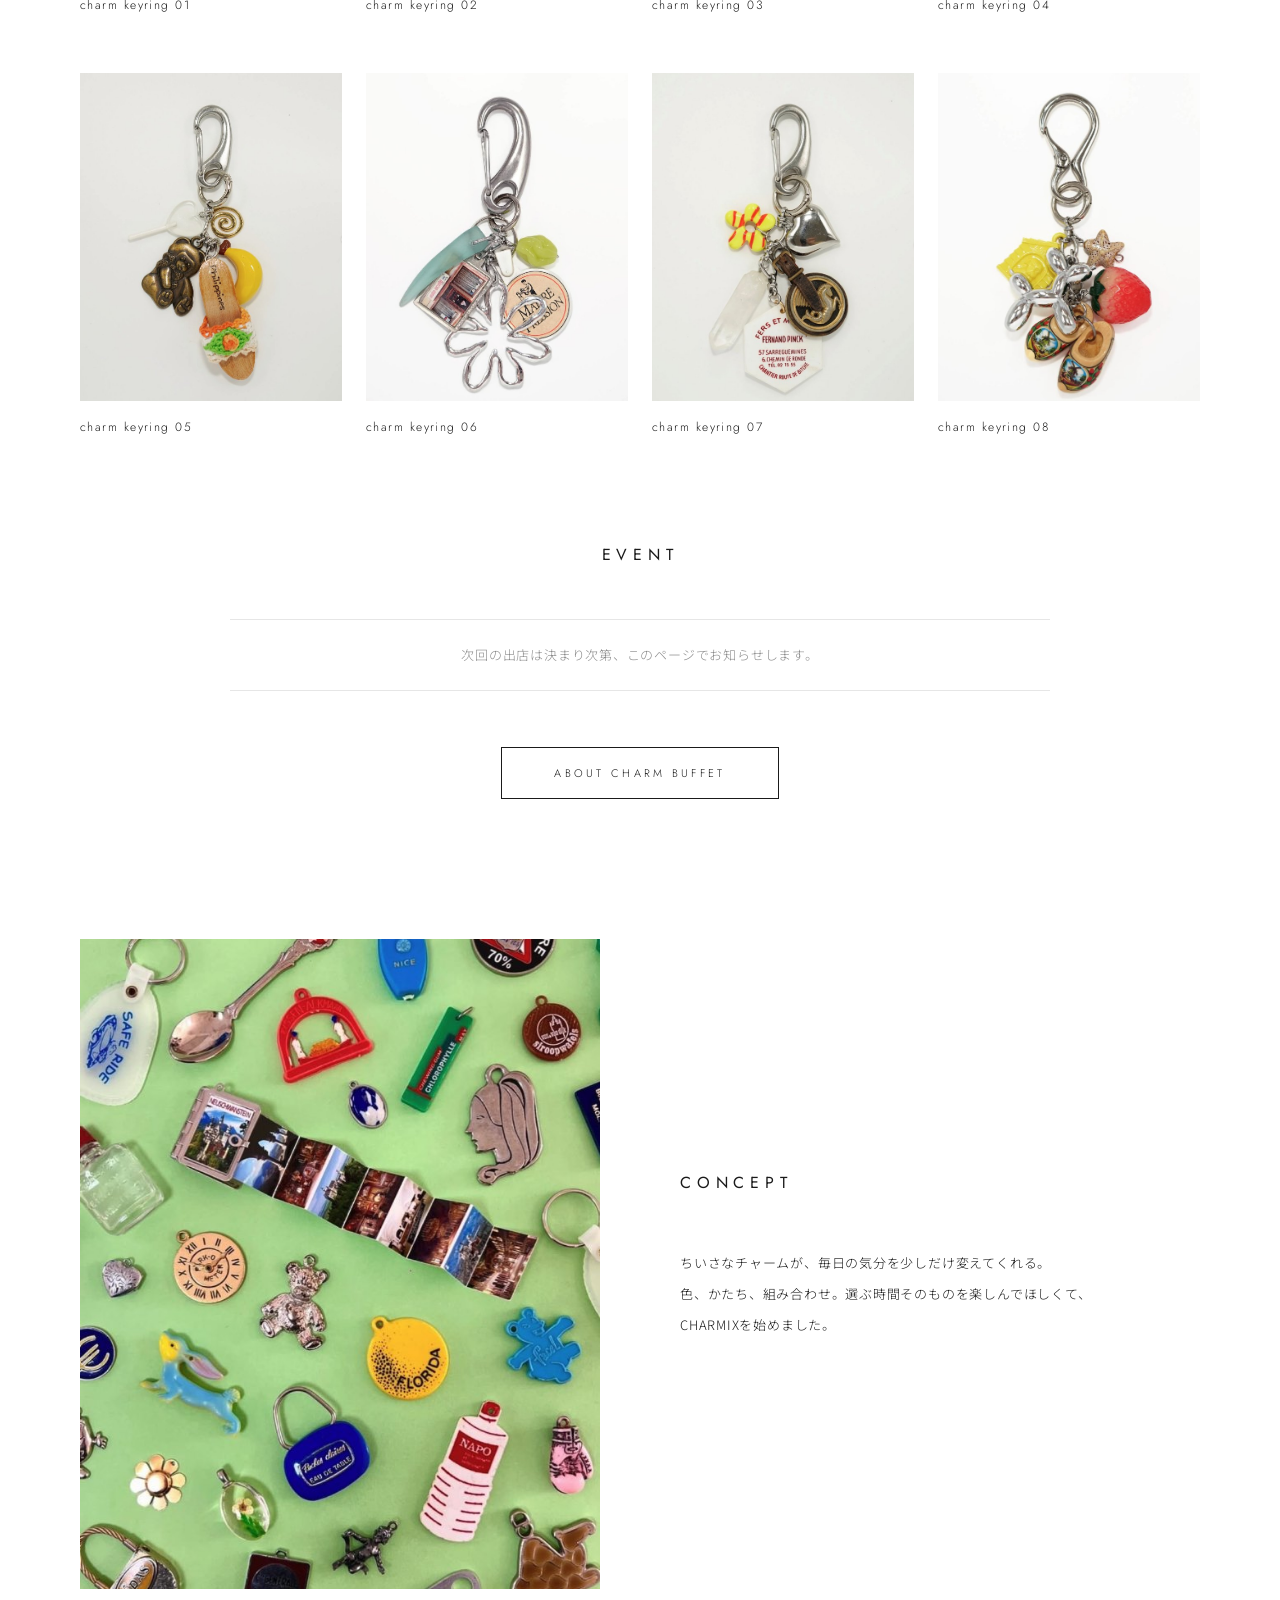
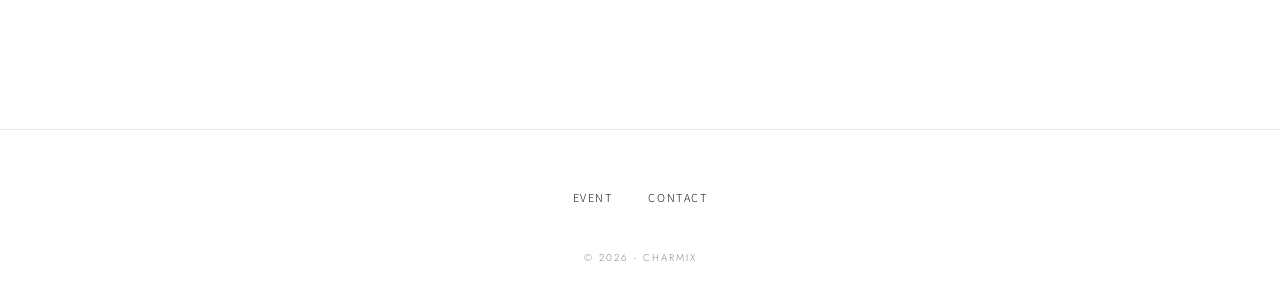
==== commit 0996ce53: "Fade the hero slides, trim items to two rows, simplify event page Show the top photos as a centered " ====
--- a/index.html
+++ b/index.html
@@ -18,7 +18,7 @@
     <nav class="nav">
       <a href="#">HOME</a>
       <a href="event.html">EVENT</a>
-      <a class="js-contact" href="mailto:hello@example.com">CONTACT</a>
+      <a class="js-contact" href="mailto:spmdrk0118@gmail.com">CONTACT</a>
     </nav>
   </header>
 
@@ -54,7 +54,7 @@
   </section>
 
   <section class="concept" id="concept">
-    <div class="concept-img"><img src="images/event-06.jpg" alt="チャームを選ぶトレー" loading="lazy"></div>
+    <div class="concept-img"><img src="images/top-2.jpg" alt="グリーンの背景に並んだチャーム" loading="lazy"></div>
     <div class="concept-text">
       <h2 class="title left">CONCEPT</h2>
       <p>ちいさなチャームが、毎日の気分を少しだけ変えてくれる。<br>色、かたち、組み合わせ。選ぶ時間そのものを楽しんでほしくて、<br>CHARMIXを始めました。</p>
@@ -64,7 +64,7 @@
   <footer class="footer">
     <nav class="foot-nav">
       <a href="event.html">EVENT</a>
-      <a class="js-contact" href="mailto:hello@example.com">CONTACT</a>
+      <a class="js-contact" href="mailto:spmdrk0118@gmail.com">CONTACT</a>
     </nav>
     <p class="copy">© <span id="year"></span> - CHARMIX</p>
   </footer>
--- a/assets/site.css
+++ b/assets/site.css
@@ -36,11 +36,12 @@
 .dots button { width: 28px; height: 1px; background: rgba(255,255,255,.55); }
 .dots button.is-active { background: #FFF; }
 @media (min-width: 761px) {
-  /* 写真が縦長なので、PCでは3枚を横に並べて見せる */
-  .hero { height: auto; max-height: none; min-height: 0; }
-  .slides { display: grid; grid-template-columns: repeat(3, 1fr); }
-  .slide { position: static; height: auto; aspect-ratio: 4 / 5; opacity: 1; }
-  .dots { display: none; }
+  /* 写真が縦長で小さめなので、PCでは横に引き伸ばさず中央の枠でふわっと切り替える */
+  .hero { height: auto; max-height: none; min-height: 0; padding: 32px 0 56px; background: var(--bg); }
+  .slides { position: relative; width: min(560px, 62vh * .8); aspect-ratio: 4 / 5; margin: 0 auto; overflow: hidden; background: var(--soft); }
+  .dots { bottom: 24px; }
+  .dots button { background: var(--line); }
+  .dots button.is-active { background: var(--ink); }
 }
 
 /* intro */
@@ -106,11 +107,7 @@
 
 /* event page */
 .sp { display: none; }
-.ev-hero { position: relative; height: calc(100vh - 70px); min-height: 480px; max-height: 860px; overflow: hidden; background: var(--soft); }
-.ev-hero img { width: 100%; height: 100%; object-fit: cover; }
-.ev-hero::after { content: ""; position: absolute; inset: 0; background: linear-gradient(transparent 30%, rgba(0,0,0,.55)); }
-.ev-hero-text { position: absolute; left: 0; right: 0; bottom: 64px; z-index: 1; text-align: center; color: #FFF; padding: 0 20px; }
-.ev-hero-text .eyebrow { color: rgba(255,255,255,.85); margin-bottom: 18px; }
+.ev-hero-text { text-align: center; padding: 120px 20px 20px; }
 .ev-hero-text h1 { font-weight: 400; font-size: 24px; line-height: 1.8; letter-spacing: .12em; margin: 0 0 16px; }
 .ev-hero-text p { margin: 0; font-size: 12px; }
 .ev-img { aspect-ratio: 4 / 5; background: var(--soft); overflow: hidden; }
@@ -119,12 +116,12 @@
 .ev-text h3, .ev-steps h3, .ev-points h3, .ev-org h3 { font-weight: 400; font-size: 15px; letter-spacing: .12em; margin: 0 0 14px; }
 .ev-text p { line-height: 2.4; margin: 0 0 18px; }
 .ev-steps { list-style: none; padding: 0; margin: 0; display: grid; grid-template-columns: repeat(3, 1fr); gap: 40px 24px; }
-.ev-steps .no { font-family: var(--en); font-size: 11px; letter-spacing: .3em; color: var(--muted); margin: 20px 0 4px; }
+.ev-steps .no { font-family: var(--en); font-size: 11px; letter-spacing: .3em; color: var(--muted); margin: 0 0 4px; }
 .ev-steps p { margin: 0; }
 .ev-points { list-style: none; padding: 0; margin: 0 auto; max-width: 960px; display: grid; grid-template-columns: 1fr 1fr; gap: 0 56px; border-top: 1px solid var(--line); }
 .ev-points li { padding: 32px 4px; border-bottom: 1px solid var(--line); }
 .ev-points p { margin: 0; }
-.ev-gallery { display: grid; grid-template-columns: repeat(3, 1fr); gap: 12px; }
+.ev-gallery { display: grid; grid-template-columns: repeat(2, 1fr); gap: 12px; max-width: 960px; margin: 0 auto; }
 .ev-gallery img { width: 100%; aspect-ratio: 1; object-fit: cover; background: var(--soft); }
 .ev-org { display: grid; grid-template-columns: 1fr 1fr; gap: 56px; max-width: 960px; margin: 0 auto; }
 .ev-org ul { margin: 0; padding-left: 1.2em; line-height: 2.4; }
@@ -146,8 +143,7 @@
   .links { grid-template-columns: 1fr; }
   .footer { margin-top: 100px; padding: 48px 16px 64px; }
   .sp { display: inline; }
-  .ev-hero { height: 78vh; min-height: 420px; }
-  .ev-hero-text { bottom: 40px; }
+  .ev-hero-text { padding-top: 80px; }
   .ev-hero-text h1 { font-size: 18px; }
   .ev-split, .ev-org { grid-template-columns: 1fr; gap: 32px; }
   .ev-steps { grid-template-columns: 1fr; }
